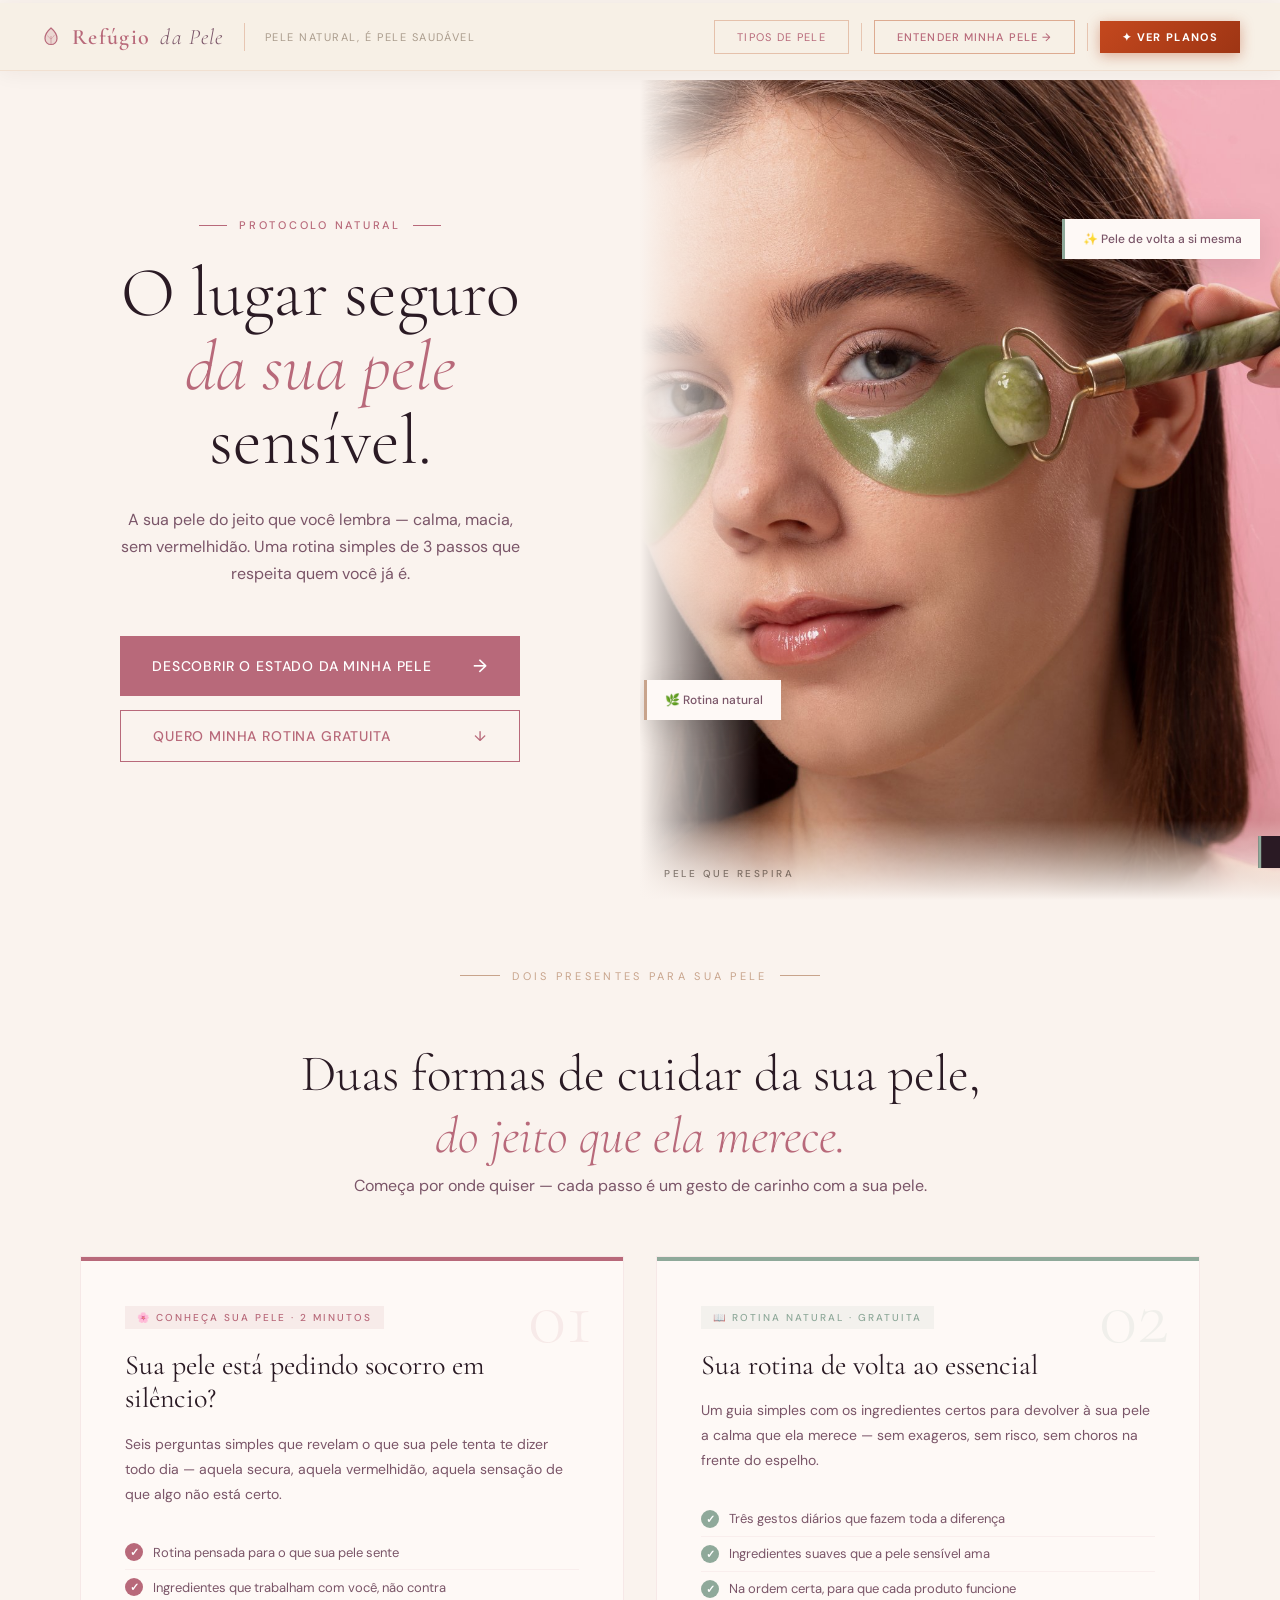
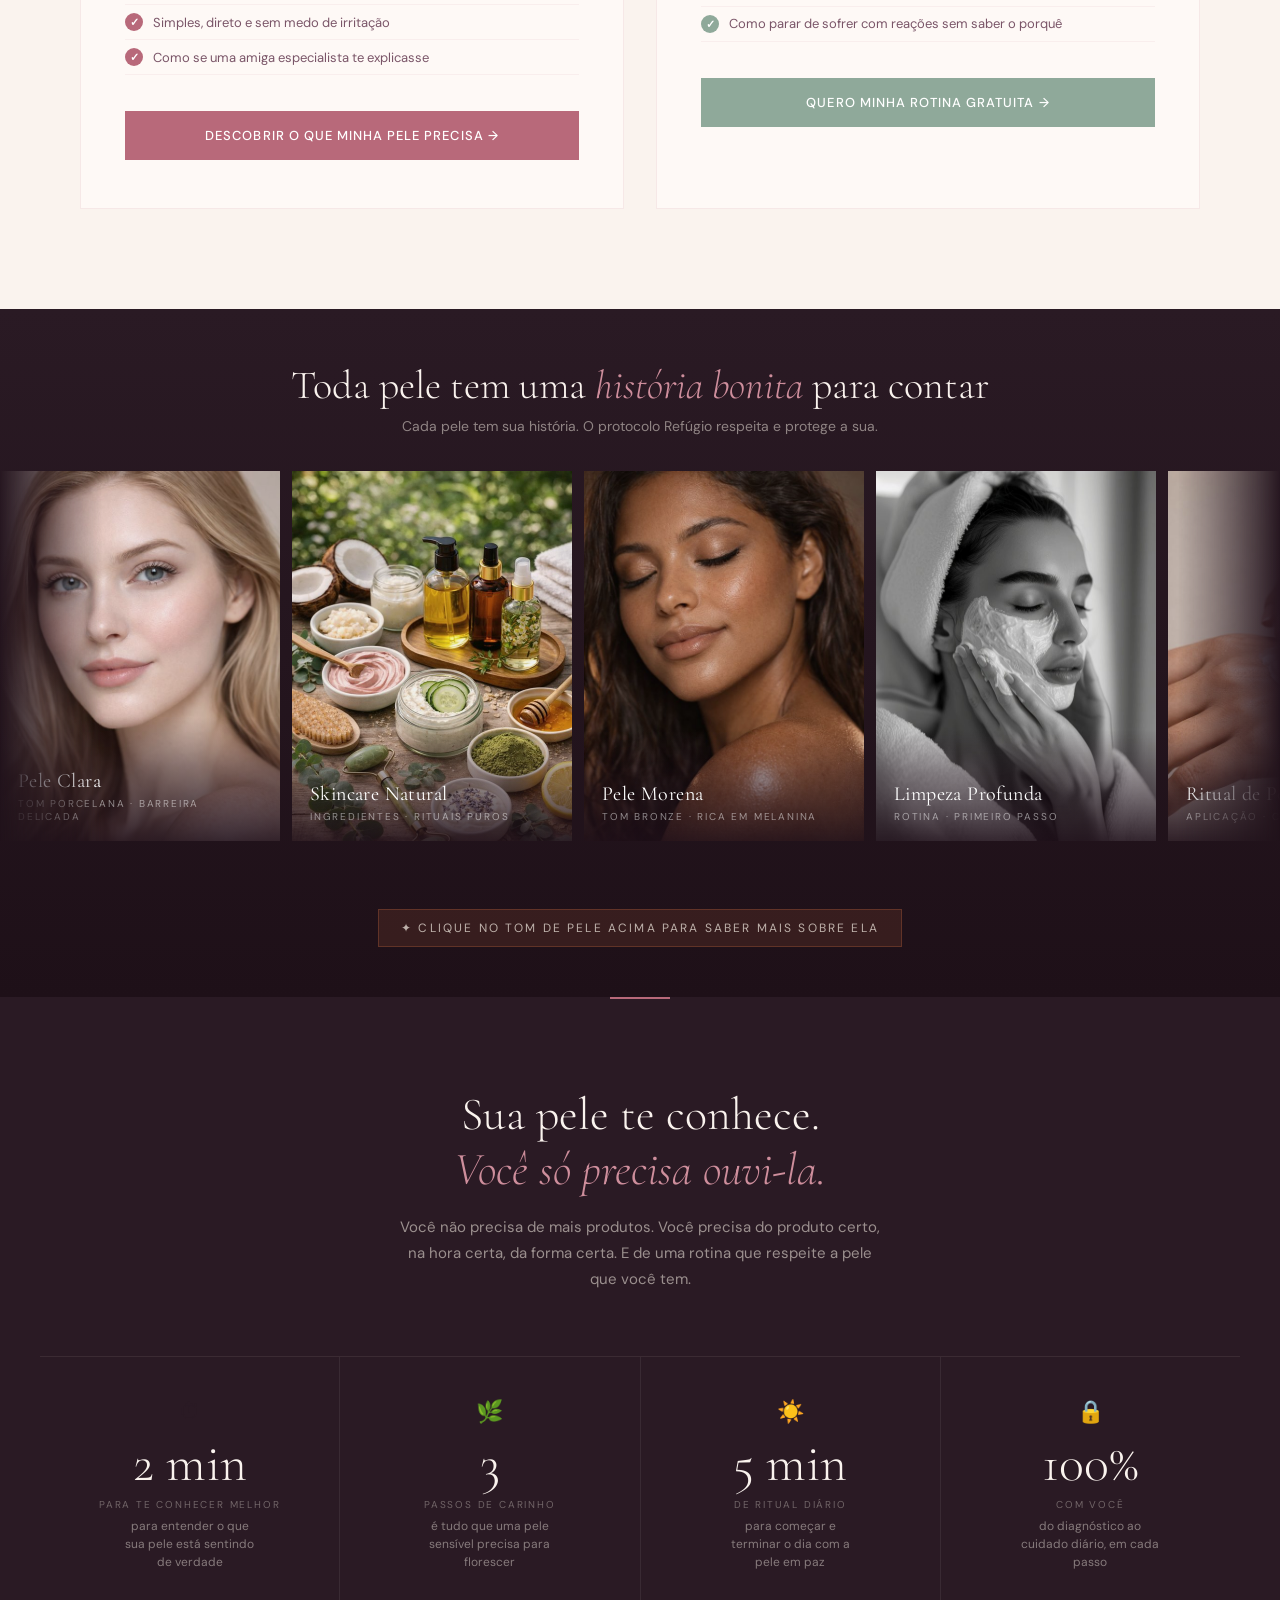
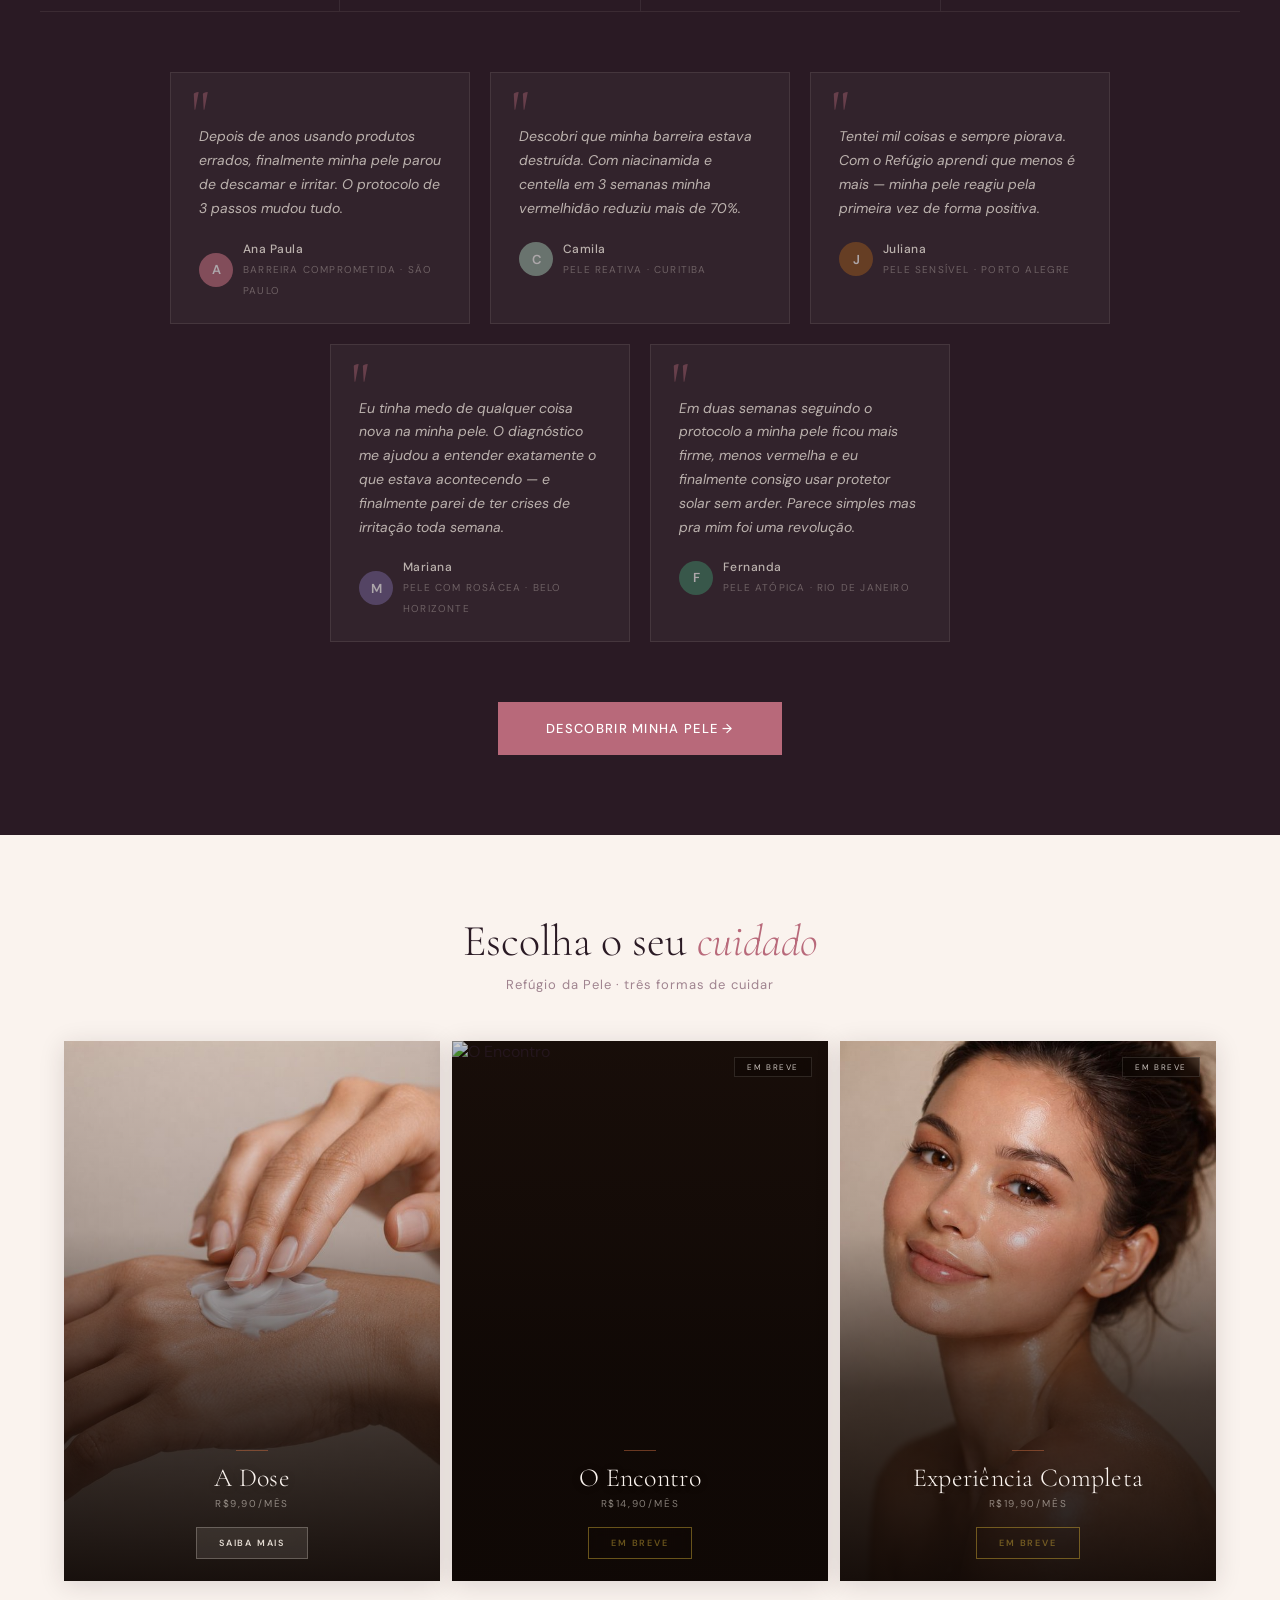
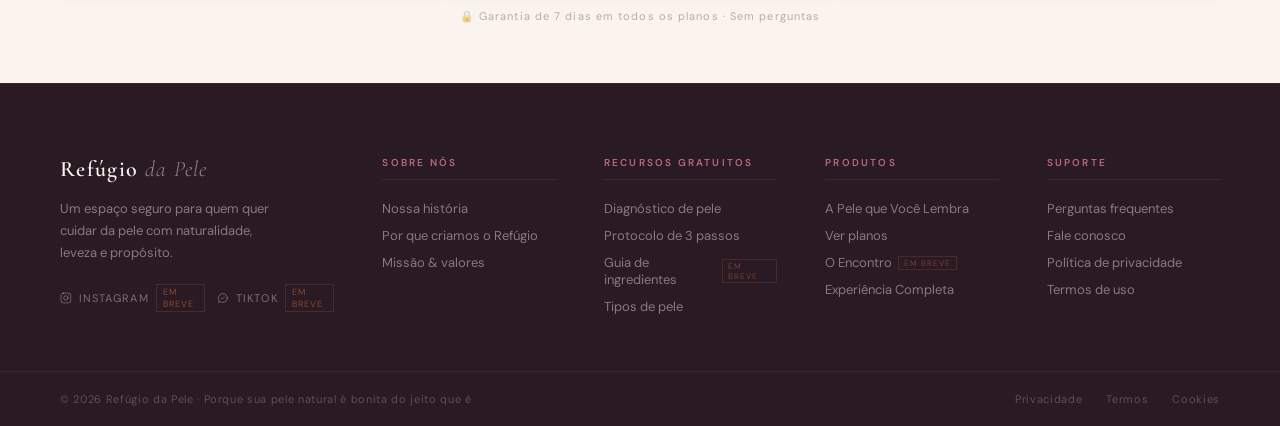
==== index.html @ ce01d7a1 "fix: fotos cards planos, overlay sem scrollbar, responsivo mobile" ====
<!DOCTYPE html>
<html lang="pt-BR">
<head>
<meta charset="UTF-8">
  <link rel="icon" type="image/x-icon" href="[data-uri]">
<meta name="viewport" content="width=device-width, initial-scale=1.0">
<title>Refúgio da Pele — O lugar seguro da sua pele sensível</title>
<link rel="icon" type="image/x-icon" href="assets/favicon.ico">
<link rel="icon" type="image/png" sizes="32x32" href="assets/favicon-32x32.png">
<link rel="icon" type="image/png" sizes="16x16" href="assets/favicon-16x16.png">
<link rel="apple-touch-icon" sizes="512x512" href="assets/favicon-512.png">

<!-- SEO -->
<meta name="description" content="Skincare íntimo feminino com carinho e naturalidade. PDFs semanais personalizados, dicas práticas e acompanhamento exclusivo. Assine por R$9,90/mês.">
<meta name="keywords" content="skincare íntimo feminino, cuidados com a pele, rotina natural, pele sensível, skincare brasil">
<meta name="author" content="Refúgio da Pele">
<meta name="robots" content="index, follow">
<link rel="canonical" href="https://refugiodapele.com.br">

<!-- Open Graph (Facebook, WhatsApp, Instagram) -->
<meta property="og:type" content="website">
<meta property="og:url" content="https://refugiodapele.com.br">
<meta property="og:title" content="Refúgio da Pele — O lugar seguro da sua pele sensível">
<meta property="og:description" content="Skincare íntimo feminino com carinho e naturalidade. PDFs semanais personalizados, dicas práticas e acompanhamento exclusivo. Assine por R$9,90/mês.">
<meta property="og:image" content="https://refugiodapele.com.br/assets/refugio-da-pele-perfil-facebook.png">
<meta property="og:image:width" content="1200">
<meta property="og:image:height" content="630">
<meta property="og:locale" content="pt_BR">
<meta property="og:site_name" content="Refúgio da Pele">

<!-- Twitter Card -->
<meta name="twitter:card" content="summary_large_image">
<meta name="twitter:title" content="Refúgio da Pele — O lugar seguro da sua pele sensível">
<meta name="twitter:description" content="Skincare íntimo feminino com carinho e naturalidade. PDFs semanais personalizados com dicas práticas. Assine por R$9,90/mês.">
<meta name="twitter:image" content="https://refugiodapele.com.br/assets/refugio-da-pele-perfil-facebook.png">

<link rel="preconnect" href="https://fonts.googleapis.com">
<link href="https://fonts.googleapis.com/css2?family=Cormorant+Garamond:ital,wght@0,300;0,400;0,600;1,300;1,400&family=DM+Sans:wght@300;400;500&family=Playfair+Display:wght@300;400&display=swap" rel="stylesheet">
<style>
  *, *::before, *::after { box-sizing: border-box; margin: 0; padding: 0; }

  :root {
    --cream: #FAF3EE;
    --cream-dark: #F0E5DC;
    --terracotta: #B8697A;
    --terracotta-light: #CE8E9C;
    --sage: #8FA99A;
    --sage-light: #BACABA;
    --deep: #2A1A24;
    --mid: #7A5568;
    --gold: #C8A48C;
    --white: #FEF9F6;
  }

  html { scroll-behavior: smooth; }

  body {
    font-family: 'DM Sans', sans-serif;
    background: var(--cream);
    color: var(--deep);
    overflow-x: hidden;
  }

  /* ─── NAV ─── */

  /* ─── SKIN INFO MODAL ─── */
  #skinModal {
    position: fixed; inset: 0; z-index: 500;
    display: flex; align-items: center; justify-content: center;
    opacity: 0; pointer-events: none;
    transition: opacity 0.3s ease;
    background: rgba(28,14,22,0.72);
    backdrop-filter: blur(6px);
    padding: 24px;
  }
  #skinModal.open { opacity: 1; pointer-events: all; }
  .skin-modal-inner {
    background: var(--cream);
    max-width: 800px; width: 100%;
    position: relative;
    display: flex; flex-direction: row;
    align-items: stretch;
    transform: translateY(24px) scale(0.97);
    transition: transform 0.35s cubic-bezier(.22,.68,0,1.2);
    max-height: 88vh;
    overflow: hidden;
  }
  #skinModal.open .skin-modal-inner {
    transform: translateY(0) scale(1);
  }
  .skin-modal-close {
    position: absolute; top: 14px; right: 16px;
    background: rgba(44,33,24,0.45); border: none; cursor: pointer;
    font-size: 13px; color: white; z-index: 20;
    width: 30px; height: 30px;
    display: flex; align-items: center; justify-content: center;
    border-radius: 50%;
    transition: background 0.2s;
    flex-shrink: 0;
  }
  .skin-modal-close:hover { background: rgba(196,104,62,0.85); }
  .skin-modal-img-col {
    width: 42%; min-width: 220px; flex-shrink: 0;
    position: relative; overflow: hidden;
    align-self: stretch;
  }
  .skin-modal-hero {
    position: absolute; inset: 0;
    width: 100%; height: 100%;
    object-fit: cover; object-position: center top;
    display: block;
  }
  .skin-modal-body {
    flex: 1;
    padding: 36px 32px 36px 30px;
    overflow-y: auto;
    display: flex; flex-direction: column;
  }
  /* Scrollbar styling */
  .skin-modal-body::-webkit-scrollbar { width: 4px; }
  .skin-modal-body::-webkit-scrollbar-track { background: transparent; }
  .skin-modal-body::-webkit-scrollbar-thumb { background: rgba(196,104,62,0.25); border-radius: 2px; }

  @media (max-width: 580px) {
    #skinModal { padding: 12px; }
    .skin-modal-inner { flex-direction: column; max-height: 92vh; overflow-y: auto; }
    .skin-modal-img-col { width: 100%; min-width: unset; height: 220px; position: relative; flex-shrink: 0; }
    .skin-modal-body { padding: 24px 20px 28px; overflow-y: unset; }
  }
  .skin-modal-tag {
    font-size: 10px; letter-spacing: 0.22em; text-transform: uppercase;
    color: var(--terracotta); font-family: 'DM Sans', sans-serif;
    font-weight: 500; margin-bottom: 10px; display: block;
  }
  .skin-modal-title {
    font-family: 'Cormorant Garamond', serif;
    font-size: clamp(22px, 3vw, 30px); font-weight: 400; color: var(--deep);
    line-height: 1.15; margin-bottom: 14px;
  }
  .skin-modal-desc {
    font-size: 14px; color: var(--mid); line-height: 1.8;
    margin-bottom: 22px; flex-shrink: 0;
  }
  .skin-modal-tips-title {
    font-size: 10px; letter-spacing: 0.2em; text-transform: uppercase;
    color: var(--terracotta); font-family: 'DM Sans', sans-serif;
    font-weight: 600; margin-bottom: 14px; display: block; flex-shrink: 0;
  }
  .skin-modal-tips {
    list-style: none; padding: 0; margin: 0 0 28px;
    display: flex; flex-direction: column; gap: 12px;
  }
  .skin-modal-tips li {
    display: flex; align-items: flex-start; gap: 10px;
    font-size: 13.5px; color: var(--mid); line-height: 1.65;
    padding-bottom: 12px;
    border-bottom: 1px solid rgba(196,104,62,0.08);
  }
  .skin-modal-tips li:last-child { border-bottom: none; padding-bottom: 0; }
  .skin-modal-tips li::before {
    content: '✦'; color: var(--terracotta); font-size: 8px;
    margin-top: 5px; flex-shrink: 0;
  }
  .skin-modal-cta {
    width: 100%; padding: 16px 24px;
    background: var(--terracotta); color: white;
    border: none; cursor: pointer;
    font-family: 'DM Sans', sans-serif;
    font-size: 11px; font-weight: 500;
    letter-spacing: 0.12em; text-transform: uppercase;
    transition: background 0.25s;
    margin-top: auto; flex-shrink: 0;
  }
  .skin-modal-cta:hover { background: var(--deep); }

  /* ─── SCROLL PROGRESS BAR ─── */
  #scrollProgress {
    position: fixed; top: 0; left: 0; z-index: 200;
    height: 3px; width: 0%;
    background: linear-gradient(90deg, var(--terracotta), var(--gold));
    transition: width 0.1s linear;
    pointer-events: none;
  }

  /* ─── NAV ─── */
  nav {
    position: fixed; top: 3px; left: 0; right: 0; z-index: 100;
    padding: 0 40px;
    height: 68px;
    display: flex; align-items: center; justify-content: space-between;
    background: rgb(247,240,230);
    backdrop-filter: blur(16px);
    border-bottom: 1px solid rgba(196,104,62,0.12);
    box-shadow: 0 2px 20px rgba(44,33,24,0.06);
    transition: background 0.4s ease, transform 0.35s ease, box-shadow 0.4s ease;
  }
  nav.nav-hidden { transform: translateY(-100%); }
  nav.nav-dark {
    background: rgba(28,18,10,0.92);
    border-bottom-color: rgba(196,104,62,0.2);
    box-shadow: 0 2px 20px rgba(0,0,0,0.3);
  }
  nav.nav-dark .logo { color: var(--cream); }
  nav.nav-dark .logo span { color: rgba(247,240,230,0.5); }
  nav.nav-dark .nav-divider { background: rgba(196,104,62,0.4); }
  nav.nav-dark .nav-tagline { color: rgba(247,240,230,0.4); }
  nav.nav-dark .nav-cta { opacity: 1; pointer-events: all; }

  .nav-left {
    display: flex; align-items: center; gap: 20px;
  }
  .logo {
    font-family: 'Cormorant Garamond', serif;
    font-size: 22px; font-weight: 600; letter-spacing: 0.06em;
    color: var(--terracotta);
    display: flex; align-items: center; gap: 10px;
    transition: color 0.4s;
  }
  .logo span { font-style: italic; font-weight: 300; color: var(--mid); transition: color 0.4s; }
  .logo-icon { flex-shrink: 0; }
  .nav-divider {
    width: 1px; height: 28px;
    background: rgba(196,104,62,0.3);
    transition: background 0.4s;
  }
  .nav-tagline {
    font-size: 11px; letter-spacing: 0.14em; text-transform: uppercase;
    color: rgba(107,87,68,0.55); font-family: 'DM Sans', sans-serif;
    transition: color 0.4s;
  }
  .nav-cta {
    opacity: 1; pointer-events: all;
    padding: 9px 22px;
    background: transparent;
    color: var(--terracotta);
    border: 1.5px solid rgba(196,104,62,0.5); cursor: pointer;
    font-family: 'DM Sans', sans-serif;
    font-size: 11px; font-weight: 500;
    letter-spacing: 0.1em; text-transform: uppercase;
    transition: background 0.2s, color 0.2s;
    white-space: nowrap;
    display: inline-flex; align-items: center; gap: 8px;
  }
  .nav-cta:hover { background: var(--sage); color: white; border-color: var(--sage); }
  nav.nav-dark .nav-cta { color: rgba(247,240,230,0.75); border-color: rgba(247,240,230,0.25); }
  nav.nav-dark .nav-cta:hover { background: var(--sage); color: white; border-color: var(--sage); }
  .nav-link {
    font-family: 'DM Sans', sans-serif;
    font-size: 11px; letter-spacing: 0.12em; text-transform: uppercase;
    color: var(--terracotta); text-decoration: none;
    padding: 9px 22px;
    border: 1.5px solid rgba(196,104,62,0.35);
    transition: background 0.2s, color 0.2s, border-color 0.2s;
    display: inline-flex; align-items: center;
    white-space: nowrap;
  }
  .nav-link:hover { background: var(--sage); color: white; border-color: var(--sage); }
  nav.nav-dark .nav-link { color: rgba(247,240,230,0.65); border-color: rgba(247,240,230,0.2); }
  nav.nav-dark .nav-link:hover { background: var(--sage); color: white; border-color: var(--sage); }
  .nav-cta-acquire {
    padding: 9px 22px;
    background: #B5401A;
    background: linear-gradient(135deg, #C4481E 0%, #9E3514 100%);
    color: white;
    border: none; cursor: pointer;
    font-family: 'DM Sans', sans-serif;
    font-size: 11px; font-weight: 700;
    letter-spacing: 0.12em; text-transform: uppercase;
    transition: filter 0.2s, transform 0.2s, box-shadow 0.2s;
    white-space: nowrap;
    text-decoration: none; display: inline-flex; align-items: center; gap: 6px;
    box-shadow: 0 3px 14px rgba(180,64,26,0.4);
  }
  .nav-cta-acquire:hover { background: linear-gradient(135deg, #E8571E 0%, #C43A10 100%); color: white; filter: none; transform: translateY(-1px); box-shadow: 0 4px 24px rgba(220,80,30,0.31), 0 0 40px rgba(220,80,30,0.12); }
  nav.nav-dark .nav-cta-acquire { box-shadow: 0 3px 14px rgba(196,104,62,0.2); }

  /* ─── HAMBURGER (mobile only) ─── */
  .hamburger {
    display: none;
    flex-direction: column; justify-content: center; align-items: center;
    gap: 5px; width: 38px; height: 38px; cursor: pointer;
    background: none; border: 1.5px solid rgba(196,104,62,0.35);
    padding: 0; transition: border-color 0.2s;
    flex-shrink: 0;
  }
  .hamburger:hover { border-color: var(--terracotta); }
  .hamburger span {
    display: block; width: 18px; height: 1.5px;
    background: var(--terracotta);
    transition: transform 0.3s ease, opacity 0.3s ease, width 0.3s ease;
    transform-origin: center;
  }
  .hamburger.open span:nth-child(1) { transform: translateY(6.5px) rotate(45deg); }
  .hamburger.open span:nth-child(2) { opacity: 0; width: 0; }
  .hamburger.open span:nth-child(3) { transform: translateY(-6.5px) rotate(-45deg); }
  nav.nav-dark .hamburger { border-color: rgba(247,240,230,0.25); }
  nav.nav-dark .hamburger span { background: rgba(247,240,230,0.8); }

  /* ─── MOBILE MENU OVERLAY ─── */
  .mobile-menu {
    display: none;
    position: fixed; top: 71px; left: 0; right: 0; z-index: 99;
    background: rgb(247,240,230);
    border-bottom: 1px solid rgba(196,104,62,0.15);
    box-shadow: 0 8px 32px rgba(44,33,24,0.1);
    padding: 20px 24px 28px;
    flex-direction: column; gap: 0;
    transform: translateY(-8px); opacity: 0;
    transition: transform 0.3s ease, opacity 0.3s ease;
    pointer-events: none;
  }
  .mobile-menu.open {
    display: flex;
    transform: translateY(0); opacity: 1;
    pointer-events: all;
  }
  .mobile-menu-item {
    padding: 14px 0;
    border-bottom: 1px solid rgba(196,104,62,0.1);
    font-family: 'DM Sans', sans-serif;
    font-size: 12px; letter-spacing: 0.14em; text-transform: uppercase;
    color: var(--terracotta); text-decoration: none; cursor: pointer;
    background: none; border-left: none; border-right: none; border-top: none;
    display: flex; align-items: center; justify-content: space-between;
    width: 100%; text-align: left;
    transition: color 0.2s;
  }
  .mobile-menu-item:last-child { border-bottom: none; }
  .mobile-menu-item:hover { color: var(--sage); }
  .mobile-menu-item.primary {
    margin-top: 16px; padding: 14px 20px;
    background: var(--terracotta); color: white;
    border: none; justify-content: center; letter-spacing: 0.1em;
  }
  .mobile-menu-item.primary:hover { background: var(--deep); }
  .mobile-menu-tagline {
    font-size: 10px; color: rgba(107,87,68,0.45);
    letter-spacing: 0.12em; text-transform: uppercase;
    font-family: 'DM Sans', sans-serif;
    padding: 0 0 14px; border-bottom: 1px solid rgba(196,104,62,0.1);
    margin-bottom: 4px;
  }

  @media (max-width: 768px) {
    .nav-desktop-items { display: none !important; }
    .hamburger { display: flex; }
    .nav-tagline { display: none; }
    .nav-divider:not(.logo-divider) { display: none; }
    nav { padding: 0 20px; }
  }

  /* ─── HERO ─── */
  .hero {
    min-height: 100vh;
    display: grid; grid-template-columns: 1fr 1fr;
    position: relative; overflow: hidden;
    padding-top: 80px;
  }
  .hero-left {
    display: flex; flex-direction: column; justify-content: center;
    align-items: center; text-align: center;
    padding: 80px 48px 80px 48px;
    position: relative; z-index: 2;
  }
  .eyebrow {
    font-size: 11px; letter-spacing: 0.25em; text-transform: uppercase;
    color: var(--terracotta); font-weight: 500;
    margin-bottom: 24px;
    display: flex; align-items: center; gap: 12px;
    justify-content: center;
  }
  .eyebrow::before, .eyebrow::after {
    content: ''; display: block; width: 28px; height: 1px;
    background: var(--terracotta);
  }
  .hero h1 {
    font-family: 'Cormorant Garamond', serif;
    font-size: clamp(48px, 5.5vw, 80px);
    line-height: 1.05; font-weight: 300;
    color: var(--deep);
    margin-bottom: 28px;
  }
  .hero h1 em {
    font-style: italic; color: var(--terracotta);
    display: block;
  }
  .hero-desc {
    font-size: 16px; line-height: 1.7; color: var(--mid);
    max-width: 400px; margin-bottom: 48px;
    text-align: center;
  }
  .hero-ctas {
    display: flex; flex-direction: column; gap: 14px;
    width: 100%; max-width: 400px;
    align-items: center;
  }
  .btn-primary {
    background: var(--terracotta);
    color: white; border: none; cursor: pointer;
    padding: 18px 32px; font-family: 'DM Sans', sans-serif;
    font-size: 14px; font-weight: 500; letter-spacing: 0.06em;
    text-transform: uppercase; width: 100%;
    display: flex; align-items: center; justify-content: space-between;
    transition: all 0.3s ease; text-decoration: none;
  }
  .btn-primary:hover { background: var(--deep); transform: translateX(4px); }
  .btn-primary .arrow { font-size: 18px; }
  .btn-secondary {
    background: transparent;
    color: var(--terracotta); border: 1.5px solid var(--terracotta); cursor: pointer;
    padding: 16px 32px; font-family: 'DM Sans', sans-serif;
    font-size: 14px; font-weight: 500; letter-spacing: 0.06em;
    text-transform: uppercase; width: 100%;
    display: flex; align-items: center; justify-content: space-between;
    transition: all 0.3s ease; text-decoration: none;
  }
  .btn-secondary:hover { background: var(--terracotta); color: white; }

  .hero-right {
    position: relative; overflow: hidden;
    display: flex; align-items: stretch;
  }

  .hero-photo-wrap {
    position: relative; width: 100%; height: 100%;
    overflow: hidden;
  }
  .hero-main-photo {
    width: 100%; height: 100%;
    object-fit: cover; object-position: center top;
    display: block;
    filter: saturate(0.92) brightness(0.97);
    transition: transform 0.6s ease;
  }
  .hero-right:hover .hero-main-photo {
    transform: scale(1.03);
  }
  /* Soft gradient fade on left edge to blend with content */
  .hero-photo-wrap::before {
    content: '';
    position: absolute; top: 0; left: 0; bottom: 0; width: 120px;
    background: linear-gradient(to right, var(--cream), transparent);
    z-index: 1; pointer-events: none;
  }
  /* Bottom fade */
  .hero-photo-wrap::after {
    content: '';
    position: absolute; bottom: 0; left: 0; right: 0; height: 80px;
    background: linear-gradient(to top, var(--cream), transparent);
    z-index: 1; pointer-events: none;
  }
  .hero-photo-label {
    position: absolute; bottom: 20px; left: 24px; z-index: 2;
    font-size: 10px; letter-spacing: 0.25em; text-transform: uppercase;
    color: rgba(44,33,24,0.55); font-weight: 500;
    font-family: 'DM Sans', sans-serif;
  }

  .floating-tags { display: none; }

  /* Floating badges over hero grid */
  .photo-badge {
    position: absolute; z-index: 10;
    background: var(--white);
    padding: 12px 18px;
    font-size: 12px; font-weight: 500;
    color: var(--mid);
    border-left: 3px solid var(--terracotta);
    box-shadow: 0 8px 32px rgba(0,0,0,0.12);
    white-space: nowrap;
    animation: float 6s ease-in-out infinite;
    pointer-events: none;
    font-family: 'DM Sans', sans-serif;
  }
  .photo-badge.sage { border-left-color: var(--sage); animation-delay: -3s; }
  .photo-badge.gold { border-left-color: var(--gold); animation-delay: -1.5s; }

  .photo-label {
    position: absolute; bottom: 0; left: 0; right: 0;
    padding: 20px 16px 16px;
    background: linear-gradient(to top, rgba(42,26,36,0.65) 0%, transparent 100%);
    color: white;
    font-size: 11px; letter-spacing: 0.2em; text-transform: uppercase;
    font-weight: 500;
    font-family: 'DM Sans', sans-serif;
  }

  @keyframes float {
    0%, 100% { transform: translateY(0); }
    50% { transform: translateY(-12px); }
  }
  @keyframes pulse-ring {
    0%, 100% { transform: scale(1); opacity: 1; }
    50% { transform: scale(1.04); opacity: 0.6; }
  }

  /* ─── SECTION DIVIDER ─── */
  .section-label {
    text-align: center; padding: 60px 20px 20px;
  }
  .section-label .tag-line {
    font-size: 11px; letter-spacing: 0.3em; text-transform: uppercase;
    color: var(--champagne, var(--gold)); display: inline-flex; align-items: center; gap: 12px;
  }
  .section-label .tag-line::before,
  .section-label .tag-line::after {
    content: ''; display: block; width: 40px; height: 1px; background: var(--gold);
  }

  /* ─── ISCAS SECTION ─── */
  .iscas {
    padding: 40px 40px 100px;
    max-width: 1200px; margin: 0 auto;
  }
  .iscas-title {
    font-family: 'Cormorant Garamond', serif;
    font-size: clamp(32px, 4vw, 52px);
    font-weight: 300; text-align: center;
    color: var(--deep); margin-bottom: 8px;
  }
  .iscas-title em { font-style: italic; color: var(--terracotta); }
  .iscas-subtitle {
    text-align: center; color: var(--mid);
    font-size: 16px; margin-bottom: 60px;
  }

  .iscas-grid {
    display: grid; grid-template-columns: 1fr 1fr; gap: 32px;
  }

  .isca-card {
    background: var(--white);
    position: relative; overflow: hidden;
    padding: 48px 44px;
    border: 1px solid rgba(184,105,122,0.12);
    transition: transform 0.3s ease, box-shadow 0.3s ease;
  }
  .isca-card:hover {
    transform: translateY(-4px);
    box-shadow: 0 20px 60px rgba(184,105,122,0.12);
  }
  .isca-card::before {
    content: '';
    position: absolute; top: 0; left: 0; right: 0; height: 4px;
  }
  .isca-card.quiz::before { background: var(--terracotta); }
  .isca-card.pdf::before { background: var(--sage); }

  .isca-number {
    font-family: 'Cormorant Garamond', serif;
    font-size: 80px; font-weight: 300;
    color: rgba(184,105,122,0.1);
    position: absolute; top: 20px; right: 30px;
    line-height: 1;
    user-select: none;
  }
  .isca-card.pdf .isca-number { color: rgba(143,169,154,0.12); }

  .isca-badge {
    display: inline-block;
    font-size: 10px; letter-spacing: 0.2em; text-transform: uppercase;
    font-weight: 500; padding: 5px 12px;
    margin-bottom: 20px;
  }
  .isca-card.quiz .isca-badge {
    background: rgba(184,105,122,0.1); color: var(--terracotta);
  }
  .isca-card.pdf .isca-badge {
    background: rgba(143,169,154,0.1); color: var(--sage);
  }

  .isca-card h3 {
    font-family: 'Cormorant Garamond', serif;
    font-size: 28px; font-weight: 400; line-height: 1.2;
    color: var(--deep); margin-bottom: 16px;
  }
  .isca-card p {
    font-size: 14px; line-height: 1.8; color: var(--mid);
    margin-bottom: 28px;
  }
  .isca-features {
    list-style: none; margin-bottom: 36px;
  }
  .isca-features li {
    font-size: 13px; color: var(--mid);
    padding: 8px 0; border-bottom: 1px solid rgba(184,105,122,0.08);
    display: flex; align-items: center; gap: 10px;
  }
  .isca-features li::before {
    content: '✓'; font-size: 11px; font-weight: 700;
    width: 18px; height: 18px; border-radius: 50%;
    display: flex; align-items: center; justify-content: center;
    flex-shrink: 0;
  }
  .isca-card.quiz .isca-features li::before {
    background: var(--terracotta); color: white;
  }
  .isca-card.pdf .isca-features li::before {
    background: var(--sage); color: white;
  }

  .isca-card .btn-isca {
    width: 100%; padding: 16px;
    font-family: 'DM Sans', sans-serif;
    font-size: 13px; font-weight: 500; letter-spacing: 0.08em;
    text-transform: uppercase; border: none; cursor: pointer;
    transition: all 0.3s ease;
  }
  .isca-card.quiz .btn-isca {
    background: var(--terracotta); color: white;
  }
  .isca-card.quiz .btn-isca:hover { background: var(--deep); }
  .isca-card.pdf .btn-isca {
    background: var(--sage); color: white;
  }
  .isca-card.pdf .btn-isca:hover { background: #5a8a88; }

  /* ─── QUIZ MODAL ─── */
  .modal-overlay {
    position: fixed; inset: 0; z-index: 1000;
    background: rgba(42,26,36,0.7);
    backdrop-filter: blur(6px);
    display: none; align-items: center; justify-content: center;
    padding: 20px;
  }
  .modal-overlay.active { display: flex; }

  .modal {
    background: var(--white);
    width: 100%; max-width: 600px;
    max-height: 90vh; overflow-y: auto;
    position: relative;
    animation: modal-in 0.4s cubic-bezier(0.16,1,0.3,1);
  }
  @keyframes modal-in {
    from { transform: translateY(30px); opacity: 0; }
    to { transform: translateY(0); opacity: 1; }
  }

  .modal-close {
    position: absolute; top: 20px; right: 20px;
    background: none; border: none; cursor: pointer;
    font-size: 20px; color: var(--mid);
    width: 36px; height: 36px; display: flex;
    align-items: center; justify-content: center;
    transition: color 0.2s;
  }
  .modal-close:hover { color: var(--terracotta); }

  .modal-header {
    padding: 48px 44px 28px;
    border-bottom: 1px solid var(--cream-dark);
  }
  .modal-header .badge {
    font-size: 10px; letter-spacing: 0.25em; text-transform: uppercase;
    color: var(--terracotta); font-weight: 500;
    display: flex; align-items: center; gap: 8px; margin-bottom: 16px;
  }
  .modal-header .badge::before,
  .modal-header .badge::after {
    content: ''; display: block; width: 20px; height: 1px; background: currentColor; flex-shrink: 0;
  }
  .modal-header h2 {
    font-family: 'Cormorant Garamond', serif;
    font-size: 30px; font-weight: 400; line-height: 1.2;
    color: var(--deep);
  }

  .progress-bar-wrap {
    padding: 20px 44px 0;
    display: flex; align-items: center; gap: 12px;
  }
  .progress-track {
    flex: 1; height: 3px; background: var(--cream-dark); border-radius: 2px;
  }
  .progress-fill {
    height: 100%; background: var(--terracotta);
    border-radius: 2px; transition: width 0.5s ease;
  }
  .progress-text {
    font-size: 12px; color: var(--mid); white-space: nowrap;
  }

  .modal-body { padding: 32px 44px 44px; }

  .quiz-step { display: none; }
  .quiz-step.active { display: block; }

  .quiz-q {
    font-family: 'Cormorant Garamond', serif;
    font-size: 22px; font-weight: 400;
    color: var(--deep); margin-bottom: 24px; line-height: 1.4;
  }
  .quiz-options {
    display: flex; flex-direction: column; gap: 10px;
    margin-bottom: 32px;
  }
  .quiz-opt {
    padding: 14px 18px;
    border: 1.5px solid var(--cream-dark);
    cursor: pointer; background: white;
    font-family: 'DM Sans', sans-serif;
    font-size: 14px; color: var(--mid);
    text-align: left; transition: all 0.2s ease;
  }
  .quiz-opt:hover { border-color: var(--terracotta); color: var(--terracotta); }
  .quiz-opt.selected {
    border-color: var(--terracotta);
    background: rgba(184,105,122,0.05);
    color: var(--terracotta); font-weight: 500;
  }
  .quiz-nav {
    display: flex; justify-content: flex-end; gap: 12px;
  }
  .btn-next, .btn-back {
    padding: 12px 28px; border: none; cursor: pointer;
    font-family: 'DM Sans', sans-serif;
    font-size: 13px; font-weight: 500; letter-spacing: 0.06em;
    text-transform: uppercase; transition: all 0.2s;
  }
  .btn-next { background: var(--terracotta); color: white; }
  .btn-next:hover { background: var(--deep); }
  .btn-back { background: transparent; color: var(--mid); border: 1px solid var(--cream-dark); }
  .btn-back:hover { border-color: var(--mid); }

  /* Email capture inside quiz */
  .email-step { display: none; flex-direction: column; gap: 16px; }
  .email-step.active { display: flex; }
  .email-step p {
    font-size: 14px; color: var(--mid); line-height: 1.7;
  }
  .field-group { display: flex; flex-direction: column; gap: 6px; }
  .field-group label {
    font-size: 11px; letter-spacing: 0.15em; text-transform: uppercase;
    color: var(--mid); font-weight: 500;
  }
  .field-group input {
    padding: 14px 16px;
    border: 1.5px solid var(--cream-dark);
    background: white; font-family: 'DM Sans', sans-serif;
    font-size: 14px; color: var(--deep);
    outline: none; transition: border-color 0.2s;
  }
  .field-group input:focus { border-color: var(--terracotta); }
  .field-group select {
    padding: 14px 16px;
    border: 1.5px solid var(--cream-dark);
    background: white; font-family: 'DM Sans', sans-serif;
    font-size: 14px; color: var(--deep);
    outline: none; transition: border-color 0.2s;
    appearance: none; cursor: pointer;
    background-image: url("data:image/svg+xml,%3Csvg xmlns='http://www.w3.org/2000/svg' width='12' height='8' viewBox='0 0 12 8'%3E%3Cpath d='M1 1l5 5 5-5' stroke='%236b5744' stroke-width='1.5' fill='none'/%3E%3C/svg%3E");
    background-repeat: no-repeat; background-position: right 16px center;
    padding-right: 40px;
  }
  .field-group select:focus { border-color: var(--terracotta); }
  .field-hint { font-size: 11px; color: rgba(107,87,68,0.5); margin-top: -2px; }
  .privacy-note {
    font-size: 11px; color: #aaa; text-align: center;
    display: flex; align-items: center; justify-content: center; gap: 6px;
  }

  /* Quiz Result */
  .result-step { display: none; }
  .result-step.active { display: block; }
  .result-card {
    padding: 28px; margin-bottom: 24px;
    border-left: 4px solid;
  }
  .result-card.ferrada { border-color: var(--terracotta); background: rgba(184,105,122,0.05); }
  .result-card.atencao { border-color: var(--gold); background: rgba(200,164,140,0.05); }
  .result-card.saudavel { border-color: var(--sage); background: rgba(143,169,154,0.05); }

  .result-badge {
    font-size: 11px; letter-spacing: 0.2em; text-transform: uppercase;
    font-weight: 500; margin-bottom: 8px;
  }
  .result-card.ferrada .result-badge { color: var(--terracotta); }
  .result-card.atencao .result-badge { color: var(--gold); }
  .result-card.saudavel .result-badge { color: var(--sage); }

  .result-card h3 {
    font-family: 'Cormorant Garamond', serif;
    font-size: 26px; font-weight: 400; color: var(--deep); margin-bottom: 12px;
  }
  .result-card p { font-size: 14px; color: var(--mid); line-height: 1.7; }

  .recommendations {
    margin-bottom: 28px;
  }
  .recommendations h4 {
    font-size: 12px; letter-spacing: 0.2em; text-transform: uppercase;
    color: var(--mid); font-weight: 500; margin-bottom: 14px;
  }
  .rec-item {
    display: flex; gap: 14px; align-items: flex-start;
    padding: 12px 0; border-bottom: 1px solid var(--cream-dark);
  }
  .rec-icon {
    width: 32px; height: 32px;
    background: var(--terracotta); color: white;
    display: flex; align-items: center; justify-content: center;
    font-size: 14px; flex-shrink: 0;
  }
  .rec-text { font-size: 13px; color: var(--mid); line-height: 1.6; }
  .rec-text strong { color: var(--deep); font-weight: 500; }

  /* ─── PDF MODAL ─── */
  .pdf-modal-body {
    padding: 44px;
  }
  .skin-type-tabs {
    display: flex; gap: 8px; margin-bottom: 28px;
  }
  .skin-tab {
    flex: 1; padding: 10px 8px;
    border: 1.5px solid var(--cream-dark);
    background: white; cursor: pointer;
    font-family: 'DM Sans', sans-serif;
    font-size: 12px; font-weight: 500;
    color: var(--mid); text-align: center;
    transition: all 0.2s; letter-spacing: 0.04em;
  }
  .skin-tab.active {
    border-color: var(--sage); background: rgba(143,169,154,0.08);
    color: var(--sage);
  }
  .budget-levels {
    display: flex; flex-direction: column; gap: 12px;
    margin-bottom: 28px;
  }
  .budget-item {
    padding: 16px 20px;
    border: 1px solid var(--cream-dark);
    background: white;
  }
  .budget-label {
    display: flex; align-items: center; gap: 10px;
    margin-bottom: 6px;
  }
  .budget-tag {
    font-size: 10px; letter-spacing: 0.15em; text-transform: uppercase;
    font-weight: 500; padding: 3px 8px;
  }
  .budget-tag.basic { background: rgba(143,169,154,0.1); color: var(--sage); }
  .budget-tag.mid { background: rgba(196,168,130,0.15); color: #987840; }
  .budget-tag.premium { background: rgba(184,105,122,0.1); color: var(--terracotta); }
  .budget-range { font-size: 12px; color: var(--mid); }
  .budget-desc { font-size: 12px; color: var(--mid); line-height: 1.6; }

  /* ─── VISUAL STRIP ─── */
  .visual-strip {
    display: flex; gap: 4px;
    height: 260px; overflow: hidden;
  }
  .strip-photo {
    flex: 1; position: relative;
    cursor: pointer;
    transition: flex 0.5s ease, filter 0.4s ease;
    filter: saturate(0.8) brightness(0.92);
  }
  .strip-photo:hover {
    flex: 1.6;
    filter: saturate(1.15) brightness(1.02);
  }
  .strip-photo::after {
    content: '';
    position: absolute; inset: 0;
    background: linear-gradient(to bottom, transparent 40%, rgba(42,26,36,0.35) 100%);
    pointer-events: none;
  }

  /* ─── TRUST SECTION ─── */
  .trust-section {
    background: var(--deep);
    padding: 90px 40px 0;
    text-align: center;
    position: relative;
  }
  .trust-section::before {
    content: '';
    position: absolute; top: 0; left: 50%; transform: translateX(-50%);
    width: 60px; height: 2px;
    background: var(--terracotta);
  }
  .trust-section h2 {
    font-family: 'Cormorant Garamond', serif;
    font-size: clamp(28px, 4vw, 46px);
    font-weight: 300; color: var(--cream);
    margin-bottom: 16px; line-height: 1.2;
  }
  .trust-section h2 em { font-style: italic; color: var(--terracotta-light); }
  .trust-intro {
    color: rgba(247,240,230,0.55); font-size: 15px;
    max-width: 480px; margin: 0 auto 64px; line-height: 1.75;
  }
  .trust-stats {
    display: flex; justify-content: center; gap: 0;
    flex-wrap: wrap;
    border-top: 1px solid rgba(247,240,230,0.08);
  }
  .stat {
    text-align: center;
    padding: 40px 48px;
    border-right: 1px solid rgba(247,240,230,0.08);
    flex: 1; min-width: 180px;
    position: relative;
  }
  .stat:last-child { border-right: none; }
  .stat-icon { font-size: 22px; display: block; margin-bottom: 12px; }
  .stat-num {
    font-family: 'Cormorant Garamond', serif;
    font-size: 52px; font-weight: 300; color: var(--cream);
    display: block; line-height: 1;
  }
  .stat-label {
    font-size: 10px; letter-spacing: 0.18em; text-transform: uppercase;
    color: rgba(247,240,230,0.35); margin-top: 8px; display: block;
  }
  .stat-desc {
    font-size: 12px; color: rgba(247,240,230,0.45);
    margin-top: 6px; display: block; line-height: 1.5;
    max-width: 140px; margin-left: auto; margin-right: auto;
  }

  /* Depoimentos */
  .testimonials {
    display: flex; gap: 20px; justify-content: center;
    flex-wrap: wrap;
    padding: 60px 40px;
    border-top: 1px solid rgba(247,240,230,0.08);
  }
  .testimonial-card {
    background: rgba(247,240,230,0.04);
    border: 1px solid rgba(247,240,230,0.09);
    padding: 28px 28px 24px;
    max-width: 300px; text-align: left;
    position: relative;
    transition: border-color 0.3s, transform 0.3s;
  }
  .testimonial-card:hover {
    border-color: rgba(196,104,62,0.35);
    transform: translateY(-4px);
  }
  .testimonial-card::before {
    content: '"';
    font-family: 'Cormorant Garamond', serif;
    font-size: 64px; line-height: 1;
    color: var(--terracotta); opacity: 0.4;
    position: absolute; top: 8px; left: 20px;
  }
  .testimonial-text {
    font-size: 14px; color: rgba(247,240,230,0.7);
    line-height: 1.7; margin-bottom: 20px;
    padding-top: 24px;
    font-style: italic;
  }
  .testimonial-author {
    display: flex; align-items: center; gap: 10px;
  }
  .testimonial-avatar {
    width: 34px; height: 34px; border-radius: 50%;
    background: var(--terracotta); opacity: 0.6;
    display: flex; align-items: center; justify-content: center;
    font-size: 13px; color: white; font-weight: 600;
    flex-shrink: 0;
  }
  .testimonial-name {
    font-size: 12px; font-weight: 500; color: rgba(247,240,230,0.7);
    display: block; letter-spacing: 0.04em;
  }
  .testimonial-skin {
    font-size: 10px; color: rgba(247,240,230,0.3);
    text-transform: uppercase; letter-spacing: 0.12em;
  }
  .trust-cta-wrap {
    padding: 0 40px 80px;
    display: flex; justify-content: center;
  }
  .trust-cta-btn {
    padding: 18px 48px;
    background: var(--terracotta);
    color: white; border: none; cursor: pointer;
    font-family: 'DM Sans', sans-serif;
    font-size: 13px; font-weight: 500;
    letter-spacing: 0.1em; text-transform: uppercase;
    transition: background 0.25s, transform 0.2s;
  }
  .trust-cta-btn:hover {
    background: var(--terracotta-light);
    transform: translateY(-2px);
  }

  /* ─── FOOTER ─── */
  footer {
    background: var(--deep);
    border-top: 1px solid rgba(196,104,62,0.15);
    color: rgba(247,240,230,0.6);
    font-family: 'DM Sans', sans-serif;
  }
  .footer-top {
    display: grid;
    grid-template-columns: 1.4fr 1fr 1fr 1fr 1fr;
    gap: 48px;
    padding: 72px 60px 56px;
    border-bottom: 1px solid rgba(247,240,230,0.06);
  }
  .footer-brand { display: flex; flex-direction: column; gap: 16px; }
  .footer-logo {
    font-family: 'Cormorant Garamond', serif;
    font-size: 22px; font-weight: 600; letter-spacing: 0.06em;
    color: var(--cream);
  }
  .footer-logo span { font-style: italic; font-weight: 300; color: rgba(247,240,230,0.5); }
  .footer-brand-desc {
    font-size: 13px; line-height: 1.7;
    color: rgba(247,240,230,0.45); max-width: 220px;
  }
  .footer-social {
    display: flex; gap: 12px; margin-top: 4px;
  }
  .footer-social-link {
    display: flex; align-items: center; gap: 7px;
    text-decoration: none; color: rgba(247,240,230,0.4);
    font-size: 11px; letter-spacing: 0.1em; text-transform: uppercase;
    transition: color 0.2s;
  }
  .footer-social-link:hover { color: var(--terracotta); }
  .footer-social-badge {
    font-size: 9px; color: rgba(196,104,62,0.6);
    letter-spacing: 0.12em; text-transform: uppercase;
    border: 1px solid rgba(196,104,62,0.2); padding: 1px 6px;
  }
  .footer-col h4 {
    font-size: 10px; letter-spacing: 0.22em; text-transform: uppercase;
    color: var(--terracotta); font-weight: 600;
    margin-bottom: 20px; padding-bottom: 10px;
    border-bottom: 1px solid rgba(196,104,62,0.15);
  }
  .footer-col ul { list-style: none; padding: 0; margin: 0; display: flex; flex-direction: column; gap: 10px; }
  .footer-col ul li a, .footer-col ul li span {
    font-size: 13px; color: rgba(247,240,230,0.45);
    text-decoration: none; transition: color 0.2s;
    display: flex; align-items: center; gap: 6px;
    cursor: pointer;
  }
  .footer-col ul li a:hover { color: rgba(247,240,230,0.85); }
  .footer-col ul li .soon {
    font-size: 8px; letter-spacing: 0.12em; text-transform: uppercase;
    color: rgba(196,104,62,0.5); border: 1px solid rgba(196,104,62,0.2);
    padding: 1px 5px; pointer-events: none;
  }
  .footer-bottom {
    display: flex; align-items: center; justify-content: space-between;
    padding: 20px 60px;
    font-size: 11px; color: rgba(247,240,230,0.25);
    letter-spacing: 0.06em;
  }
  .footer-bottom a { color: rgba(247,240,230,0.25); text-decoration: none; transition: color 0.2s; }
  .footer-bottom a:hover { color: rgba(247,240,230,0.55); }
  .footer-bottom-links { display: flex; gap: 24px; }

  /* Modals for legal pages */
  .legal-modal-overlay {
    position: fixed; inset: 0; z-index: 600;
    background: rgba(28,14,22,0.82); backdrop-filter: blur(6px);
    display: flex; align-items: center; justify-content: center;
    padding: 16px; opacity: 0; pointer-events: none;
    transition: opacity 0.3s;
  }
  .legal-modal-overlay.open { opacity: 1; pointer-events: all; }
  .legal-modal-box {
    background: var(--cream); max-width: 860px; width: 100%;
    max-height: 90vh; overflow-y: auto;
    padding: 36px; position: relative;
    transform: translateY(20px);
    transition: transform 0.35s cubic-bezier(.22,.68,0,1.2);
  }
  .legal-modal-overlay.open .legal-modal-box { transform: translateY(0); }
  .legal-modal-box h2 {
    font-family: 'Cormorant Garamond', serif;
    font-size: 28px; font-weight: 400; color: var(--deep);
    margin-bottom: 6px;
  }
  .legal-modal-box .legal-date {
    font-size: 11px; color: rgba(107,87,68,0.45); letter-spacing: 0.1em;
    text-transform: uppercase; margin-bottom: 28px; display: block;
  }
  .legal-modal-box h3 {
    font-size: 12px; letter-spacing: 0.18em; text-transform: uppercase;
    color: var(--terracotta); font-weight: 600; margin: 24px 0 8px;
  }
  .legal-modal-box p {
    font-size: 14px; color: var(--mid); line-height: 1.8; margin-bottom: 12px;
  }
  .legal-modal-close {
    position: absolute; top: 16px; right: 20px;
    background: none; border: none; cursor: pointer;
    font-size: 16px; color: var(--mid);
    width: 32px; height: 32px; display: flex; align-items: center; justify-content: center;
    border-radius: 50%; transition: background 0.2s;
  }
  .legal-modal-close:hover { background: rgba(196,104,62,0.1); color: var(--terracotta); }

  /* Contact modal */
  .contact-form input, .contact-form textarea {
    width: 100%; padding: 12px 16px;
    border: 1.5px solid rgba(196,104,62,0.2);
    background: rgba(247,240,230,0.5);
    font-family: 'DM Sans', sans-serif; font-size: 14px;
    color: var(--deep); margin-bottom: 14px;
    transition: border-color 0.2s; outline: none; box-sizing: border-box;
  }
  .contact-form input:focus, .contact-form textarea:focus { border-color: var(--terracotta); }
  .contact-form textarea { height: 120px; resize: vertical; }
  .contact-form button {
    width: 100%; padding: 14px;
    background: var(--terracotta); color: white; border: none; cursor: pointer;
    font-family: 'DM Sans', sans-serif; font-size: 12px;
    font-weight: 500; letter-spacing: 0.1em; text-transform: uppercase;
    transition: background 0.2s;
  }
  .contact-form button:hover { background: var(--deep); }

  @media (max-width: 900px) {
    .footer-top { grid-template-columns: 1fr 1fr; gap: 36px; padding: 48px 32px 40px; }
    .footer-bottom { flex-direction: column; gap: 12px; padding: 20px 32px; text-align: center; }
  }
  @media (max-width: 580px) {
    .footer-top { grid-template-columns: 1fr; padding: 40px 24px 36px; }
    .legal-modal-box { padding: 32px 24px; }
  }

  /* ─── MOBILE ─── */
  @media (max-width: 768px) {
    nav { padding: 16px 20px; }
    .hero { grid-template-columns: 1fr; }
    .hero-left { padding: 100px 24px 60px; }
    .hero-right { display: none; }
    .iscas { padding: 40px 20px 60px; }
    .iscas-grid { grid-template-columns: 1fr; }
    .modal { max-width: 100%; max-height: 95vh; }
    .modal-header, .modal-body, .pdf-modal-body { padding: 28px 24px; }
    .progress-bar-wrap { padding: 16px 24px 0; }
    .trust-stats { gap: 40px; }
    .hero-ctas { max-width: 100%; }
    .visual-strip { height: 180px; }
  }

  /* Notification */
  .toast {
    position: fixed; bottom: 32px; right: 32px; z-index: 9999;
    background: var(--deep); color: var(--cream);
    padding: 16px 24px; font-size: 14px;
    border-left: 3px solid var(--sage);
    transform: translateX(120%);
    transition: transform 0.4s cubic-bezier(0.16,1,0.3,1);
    max-width: 300px; line-height: 1.5;
  }
  .toast.show { transform: translateX(0); }

  /* Scroll animations */
  .fade-up {
    opacity: 0; transform: translateY(30px);
    transition: opacity 0.7s ease, transform 0.7s ease;
  }
  .fade-up.visible { opacity: 1; transform: translateY(0); }
  /* ─── PHONE HIGHLIGHT ─── */
  .phone-highlight-wrap {
    background: linear-gradient(135deg, rgba(184,105,122,0.07) 0%, rgba(143,169,154,0.07) 100%);
    border: 1.5px solid rgba(184,105,122,0.25);
    border-radius: 2px;
    padding: 18px 20px 20px;
    margin-bottom: 4px;
    position: relative;
  }
  .phone-highlight-badge {
    display: inline-block;
    background: var(--terracotta);
    color: white;
    font-size: 10px; font-weight: 600;
    letter-spacing: 0.18em; text-transform: uppercase;
    padding: 5px 12px;
    margin-bottom: 10px;
    position: absolute; top: -13px; left: 20px;
  }
  .phone-highlight-text {
    font-size: 13px; color: var(--mid); line-height: 1.65;
    margin-bottom: 14px; margin-top: 6px;
  }

  /* ─── CAROUSEL ─── */
  .carousel-section {
    position: relative; overflow: hidden;
    background: linear-gradient(180deg, #2A1A24 0%, #1E1018 100%);
    padding: 0;
  }
  .carousel-header {
    text-align: center;
    padding: 52px 20px 36px;
  }
  .carousel-header h2 {
    font-family: 'Cormorant Garamond', serif;
    font-size: clamp(26px, 3.5vw, 40px);
    font-weight: 300; color: var(--cream);
  }
  .carousel-header h2 em { font-style: italic; color: var(--terracotta-light); }
  .carousel-header p {
    color: rgba(247,240,230,0.5); font-size: 14px; margin-top: 8px;
  }
  .carousel-track-wrap {
    overflow: hidden; position: relative;
    -webkit-mask-image: linear-gradient(to right, transparent 0%, black 8%, black 92%, transparent 100%);
    mask-image: linear-gradient(to right, transparent 0%, black 8%, black 92%, transparent 100%);
  }
  .carousel-track {
    display: flex;
    gap: 12px;
    padding: 0 0 50px;
    width: max-content;
    animation: infiniteScroll 55s linear infinite;
  }
  .carousel-track:hover { animation-play-state: paused; }

  @keyframes infiniteScroll {
    0%   { transform: translateX(0); }
    100% { transform: translateX(-50%); }
  }
  .carousel-card {
    flex: 0 0 280px;
    height: 370px;
    position: relative; overflow: hidden;
    cursor: pointer;
    transition: transform 0.35s ease, box-shadow 0.35s ease;
    background: #2E1E2A;
  }
  .carousel-card:hover {
    transform: translateY(-10px) scale(1.02);
    box-shadow: 0 28px 60px rgba(0,0,0,0.55);
  }
  .carousel-card img {
    width: 100%; height: 100%;
    object-fit: cover; object-position: center top;
    display: block;
    filter: saturate(0.88) brightness(0.95);
    transition: transform 0.5s ease, filter 0.4s ease;
  }
  .carousel-card:hover img {
    transform: scale(1.07);
    filter: saturate(1.1) brightness(1.02);
  }
  .carousel-card.img-fallback {
    background: linear-gradient(160deg, #D4A0B0 0%, #B06B7F 55%, #7A3D55 100%);
  }
  .carousel-card-label {
    position: absolute; bottom: 0; left: 0; right: 0;
    padding: 52px 18px 18px;
    background: linear-gradient(to top, rgba(30,15,25,0.88) 0%, rgba(30,15,25,0.4) 60%, transparent 100%);
    color: white;
  }
  .carousel-card-label .skin-name {
    font-family: 'Cormorant Garamond', serif;
    font-size: 20px; font-weight: 400; display: block;
    letter-spacing: 0.02em;
  }
  .carousel-card-label .skin-desc {
    font-size: 10px; letter-spacing: 0.18em; text-transform: uppercase;
    color: rgba(255,255,255,0.5); display: block; margin-top: 4px;
  }
  .carousel-card::before {
    content: ''; position: absolute; top: 0; left: 0; right: 0; height: 3px;
    background: var(--terracotta); transform: scaleX(0); transform-origin: left;
    transition: transform 0.35s ease; z-index: 2;
  }
  .carousel-card:hover::before { transform: scaleX(1); }

  .carousel-nav { display: none; }

</style>
</head>
<body>

<!-- NAV -->
<div id="scrollProgress"></div>
<nav id="mainNav">
  <div class="nav-left">
    <div class="logo">
      <svg class="logo-icon" width="22" height="22" viewBox="0 0 22 22" fill="none" xmlns="http://www.w3.org/2000/svg">
        <path d="M11 2C11 2 5 7 5 12.5C5 15.985 7.686 18.5 11 18.5C14.314 18.5 17 15.985 17 12.5C17 7 11 2 11 2Z" fill="currentColor" opacity="0.18"/>
        <path d="M11 2C11 2 5 7 5 12.5C5 15.985 7.686 18.5 11 18.5C14.314 18.5 17 15.985 17 12.5C17 7 11 2 11 2Z" stroke="currentColor" stroke-width="1.2" fill="none"/>
        <line x1="11" y1="10" x2="11" y2="18" stroke="currentColor" stroke-width="1" opacity="0.5"/>
        <path d="M11 13 Q13.5 11 14.5 9" stroke="currentColor" stroke-width="0.9" fill="none" opacity="0.4"/>
        <path d="M11 13 Q8.5 11.5 7.5 9.5" stroke="currentColor" stroke-width="0.9" fill="none" opacity="0.4"/>
      </svg>
      Refúgio <span>da Pele</span>
    </div>
    <div class="nav-divider logo-divider"></div>
    <span class="nav-tagline">Pele natural, é pele saudável</span>
  </div>

  <!-- Desktop items -->
  <div class="nav-desktop-items" style="display:flex; align-items:center; gap:0;">
    <a href="#tipos-de-pele" class="nav-link">Tipos de pele</a>
    <div class="nav-divider" style="margin:0 12px;"></div>
    <button class="nav-cta" id="navCta" onclick="openQuiz()">Entender minha pele →</button>
    <div class="nav-divider" style="margin:0 12px;"></div>
    <button class="nav-cta-acquire" onclick="openLegal('planos')">✦ Ver planos</button>
  </div>

  <!-- Hamburger button (mobile only) -->
  <button class="hamburger" id="hamburgerBtn" onclick="toggleMobileMenu()" aria-label="Menu">
    <span></span>
    <span></span>
    <span></span>
  </button>
</nav>

<!-- Mobile Menu -->
<div class="mobile-menu" id="mobileMenu">
  <div class="mobile-menu-tagline">Refúgio da Pele · Pele natural, é pele saudável</div>
  <a href="#tipos-de-pele" class="mobile-menu-item" onclick="closeMobileMenu()">
    Tipos de pele <span>→</span>
  </a>
  <button class="mobile-menu-item" onclick="closeMobileMenu(); openQuiz();">
    Entender minha pele <span>→</span>
  </button>
  <button class="mobile-menu-item" onclick="closeMobileMenu(); openPDF();">
    Rotina gratuita <span>→</span>
  </button>
  <button class="mobile-menu-item primary" onclick="closeMobileMenu(); openLegal('planos');">
    ✦ Adquirir — Ver planos
  </button>
</div>

<!-- HERO -->
<section class="hero">
  <div class="hero-left">
    <div class="eyebrow">Protocolo natural</div>
    <h1>
      O lugar seguro
      <em>da sua pele</em>
      sensível.
    </h1>
    <p class="hero-desc">
      A sua pele do jeito que você lembra — calma, macia, sem vermelhidão.
Uma rotina simples de 3 passos que respeita quem você já é.
    </p>
    <div class="hero-ctas">
      <button class="btn-primary" onclick="openQuiz()">
        Descobrir o estado da minha pele
        <span class="arrow">→</span>
      </button>
      <button class="btn-secondary" onclick="openPDF()">
        Quero minha rotina gratuita
        <span class="arrow">↓</span>
      </button>
    </div>
  </div>
  <div class="hero-right">
    <div class="photo-badge sage" style="top:17%;right:20px;">✨ Pele de volta a si mesma</div>
    <div class="photo-badge gold" style="bottom:22%;left:4px;">🌿 Rotina natural</div>
    <div class="hero-photo-wrap">
      <img src="[data-uri]" alt="Mulher com eye patches e jade roller" class="hero-main-photo"/>
      <div class="hero-photo-label">Pele que respira</div>
    </div>
  </div>
</section>
<!-- ISCAS -->
<div class="section-label fade-up">
  <div class="tag-line">Dois presentes para sua pele</div>
</div>

<section class="iscas">
  <h2 class="iscas-title fade-up">Duas formas de cuidar da sua pele,<br><em>do jeito que ela merece.</em></h2>
  <p class="iscas-subtitle fade-up">Começa por onde quiser — cada passo é um gesto de carinho com a sua pele.</p>

  <div class="iscas-grid">

    <!-- ISCA 1: QUIZ -->
    <div class="isca-card quiz fade-up">
      <div class="isca-number">01</div>
      <div class="isca-badge">🌸 Conheça sua pele · 2 minutos</div>
      <h3>Sua pele está pedindo socorro em silêncio?</h3>
      <p>
        Seis perguntas simples que revelam o que sua pele tenta te dizer todo dia — aquela secura, aquela vermelhidão, aquela sensação de que algo não está certo.
      </p>
      <ul class="isca-features">
        <li>Rotina pensada para o que sua pele sente</li>
        <li>Ingredientes que trabalham com você, não contra</li>
        <li>Simples, direto e sem medo de irritação</li>
        <li>Como se uma amiga especialista te explicasse</li>
      </ul>
      <button class="btn-isca" onclick="openQuiz()">Descobrir o que minha pele precisa →</button>
    </div>

    <!-- ISCA 2: PDF -->
    <div class="isca-card pdf fade-up">
      <div class="isca-number">02</div>
      <div class="isca-badge">📖 Rotina natural · Gratuita</div>
      <h3>Sua rotina de volta ao essencial</h3>
      <p>
        Um guia simples com os ingredientes certos para devolver à sua pele a calma que ela merece — sem exageros, sem risco, sem choros na frente do espelho.
      </p>
      <ul class="isca-features">
        <li>Três gestos diários que fazem toda a diferença</li>
        <li>Ingredientes suaves que a pele sensível ama</li>
        <li>Na ordem certa, para que cada produto funcione</li>
        <li>Como parar de sofrer com reações sem saber o porquê</li>
      </ul>
      <button class="btn-isca" onclick="openPDF()">Quero minha rotina gratuita →</button>
    </div>

  </div>
</section>

<!-- CAROUSEL: Tons de pele -->
<section class="carousel-section fade-up" id="tipos-de-pele">
  <div class="carousel-header">
    <h2>Toda pele tem uma <em>história bonita</em> para contar</h2>
    <p>Cada pele tem sua história. O protocolo Refúgio respeita e protege a sua.</p>
  </div>

  <div class="carousel-track-wrap">
    <div class="carousel-track" id="carouselTrack">
      <!-- SET 1 -->
      <div class="carousel-card" data-skin="pele-clara" onclick="openSkinModal(this)"><img src="[data-uri]" alt="Pele Clara"/><div class="carousel-card-label"><span class="skin-name">Pele Clara</span><span class="skin-desc">Tom porcelana · Barreira delicada</span></div></div>
      <div class="carousel-card" data-skin="skincare-natural" onclick="openSkinModal(this)"><img src="[data-uri]" alt="Skincare Natural"/><div class="carousel-card-label"><span class="skin-name">Skincare Natural</span><span class="skin-desc">Ingredientes · Rituais puros</span></div></div>
      <div class="carousel-card" data-skin="pele-morena" onclick="openSkinModal(this)"><img src="[data-uri]" alt="Pele Morena"/><div class="carousel-card-label"><span class="skin-name">Pele Morena</span><span class="skin-desc">Tom bronze · Rica em melanina</span></div></div>
      <div class="carousel-card" data-skin="limpeza-profunda" onclick="openSkinModal(this)"><img src="[data-uri]" alt="Limpeza Profunda"/><div class="carousel-card-label"><span class="skin-name">Limpeza Profunda</span><span class="skin-desc">Rotina · Primeiro passo</span></div></div>
      <div class="carousel-card" data-skin="ritual-de-pele" onclick="openSkinModal(this)"><img src="[data-uri]" alt="Ritual de Pele"/><div class="carousel-card-label"><span class="skin-name">Ritual de Pele</span><span class="skin-desc">Aplicação · Cuidado consciente</span></div></div>
      <div class="carousel-card" data-skin="serum-oleos" onclick="openSkinModal(this)"><img src="[data-uri]" alt="Sérum & Óleos"/><div class="carousel-card-label"><span class="skin-name">Sérum & Óleos</span><span class="skin-desc">Ativos · Protocolo clínico</span></div></div>
      <div class="carousel-card" data-skin="pele-sardas" onclick="openSkinModal(this)"><img src="[data-uri]" alt="Pele com Sardas"/><div class="carousel-card-label"><span class="skin-name">Pele com Sardas</span><span class="skin-desc">Close · Olho & cílios</span></div></div>
      <div class="carousel-card" data-skin="pele-madura" onclick="openSkinModal(this)"><img src="[data-uri]" alt="Pele Madura"/><div class="carousel-card-label"><span class="skin-name">Pele Madura</span><span class="skin-desc">Hidratação · Anti-aging</span></div></div>
      <div class="carousel-card" data-skin="pele-radiante" onclick="openSkinModal(this)"><img src="[data-uri]" alt="Pele Radiante"/><div class="carousel-card-label"><span class="skin-name">Pele Radiante</span><span class="skin-desc">Tom médio · Glow natural</span></div></div>
      <div class="carousel-card" data-skin="pele-morena-clara" onclick="openSkinModal(this)"><img src="[data-uri]" alt="Pele Morena Clara"/><div class="carousel-card-label"><span class="skin-name">Pele Morena Clara</span><span class="skin-desc">Tom dourado · Sardas naturais</span></div></div>
      <div class="carousel-card" data-skin="serum-vitamina-c" onclick="openSkinModal(this)"><img src="[data-uri]" alt="Sérum Vitamina C"/><div class="carousel-card-label"><span class="skin-name">Sérum Vitamina C</span><span class="skin-desc">Aplicação · Pele madura</span></div></div>
      <div class="carousel-card" data-skin="ombro-pescoco" onclick="openSkinModal(this)"><img src="[data-uri]" alt="Ombro & Pescoço"/><div class="carousel-card-label"><span class="skin-name">Ombro & Pescoço</span><span class="skin-desc">Close · Pele hidratada</span></div></div>
      <div class="carousel-card" data-skin="ritual-roller" onclick="openSkinModal(this)"><img src="[data-uri]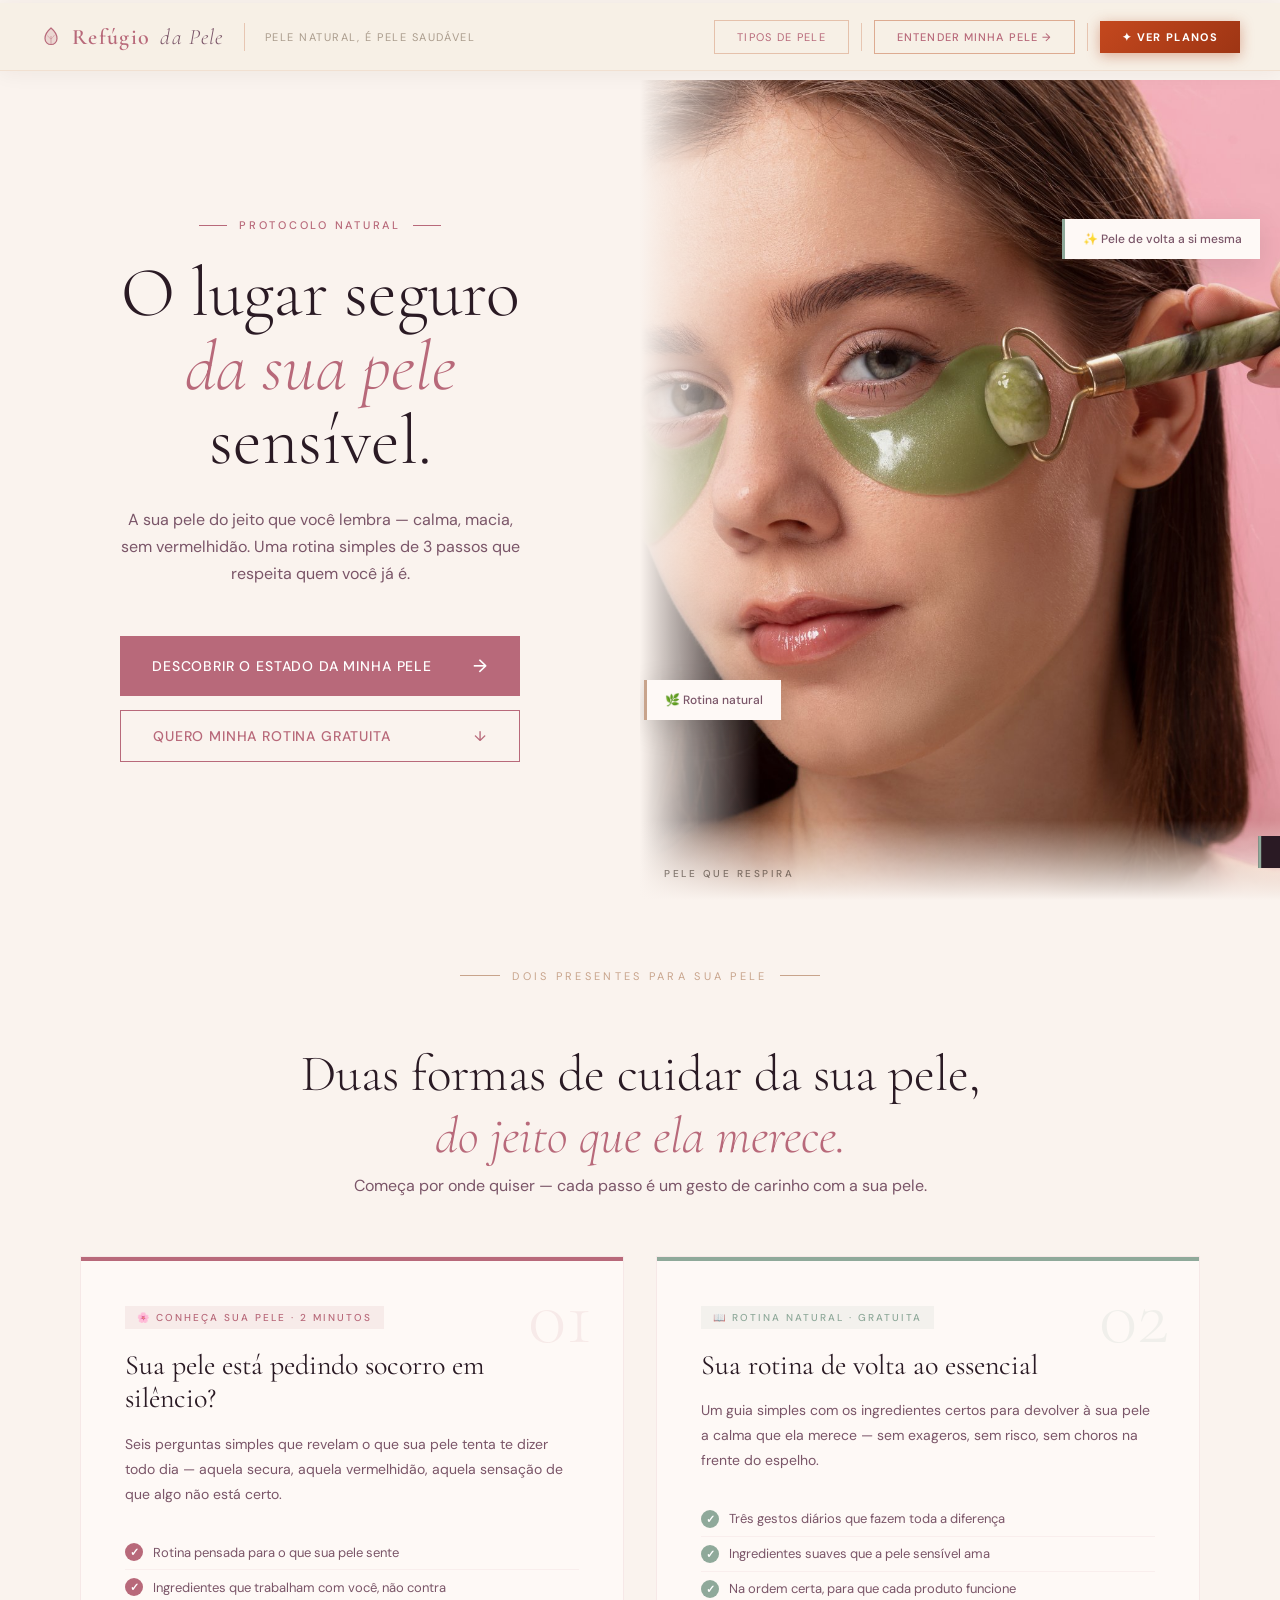
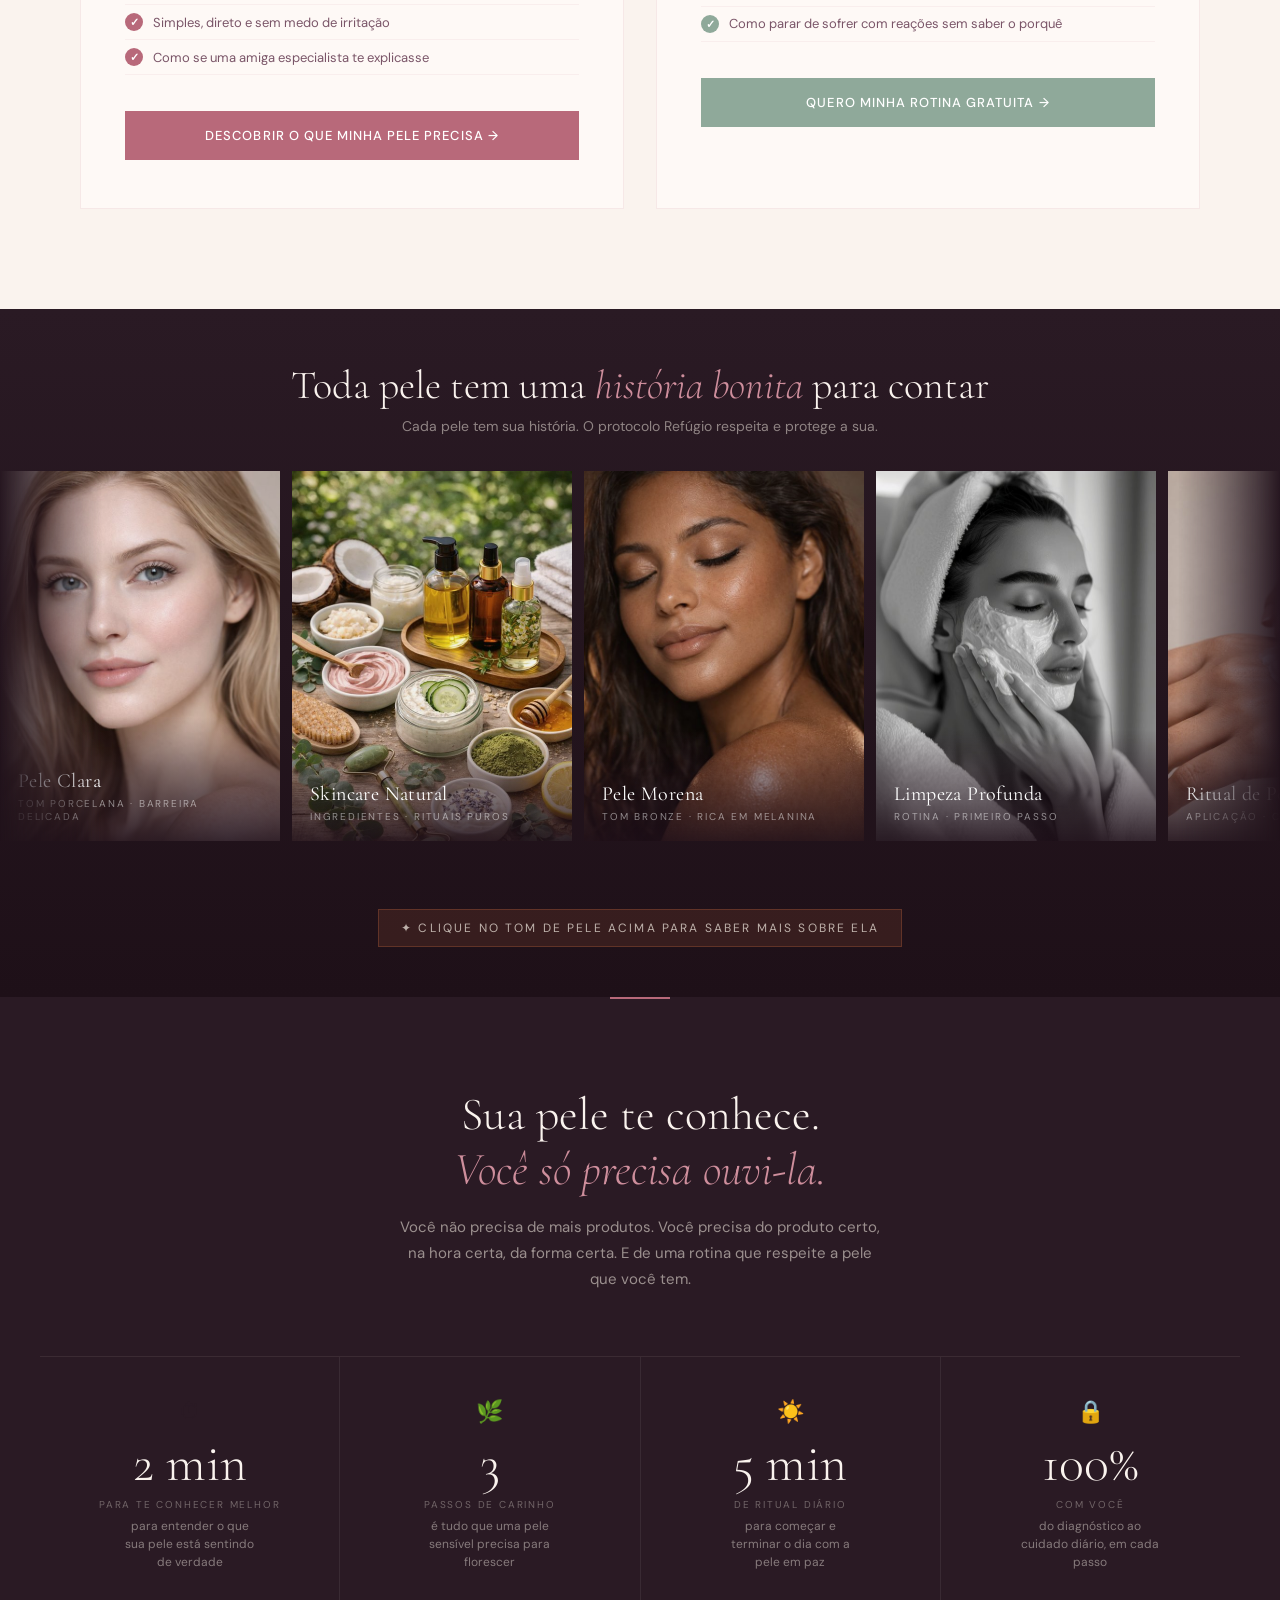
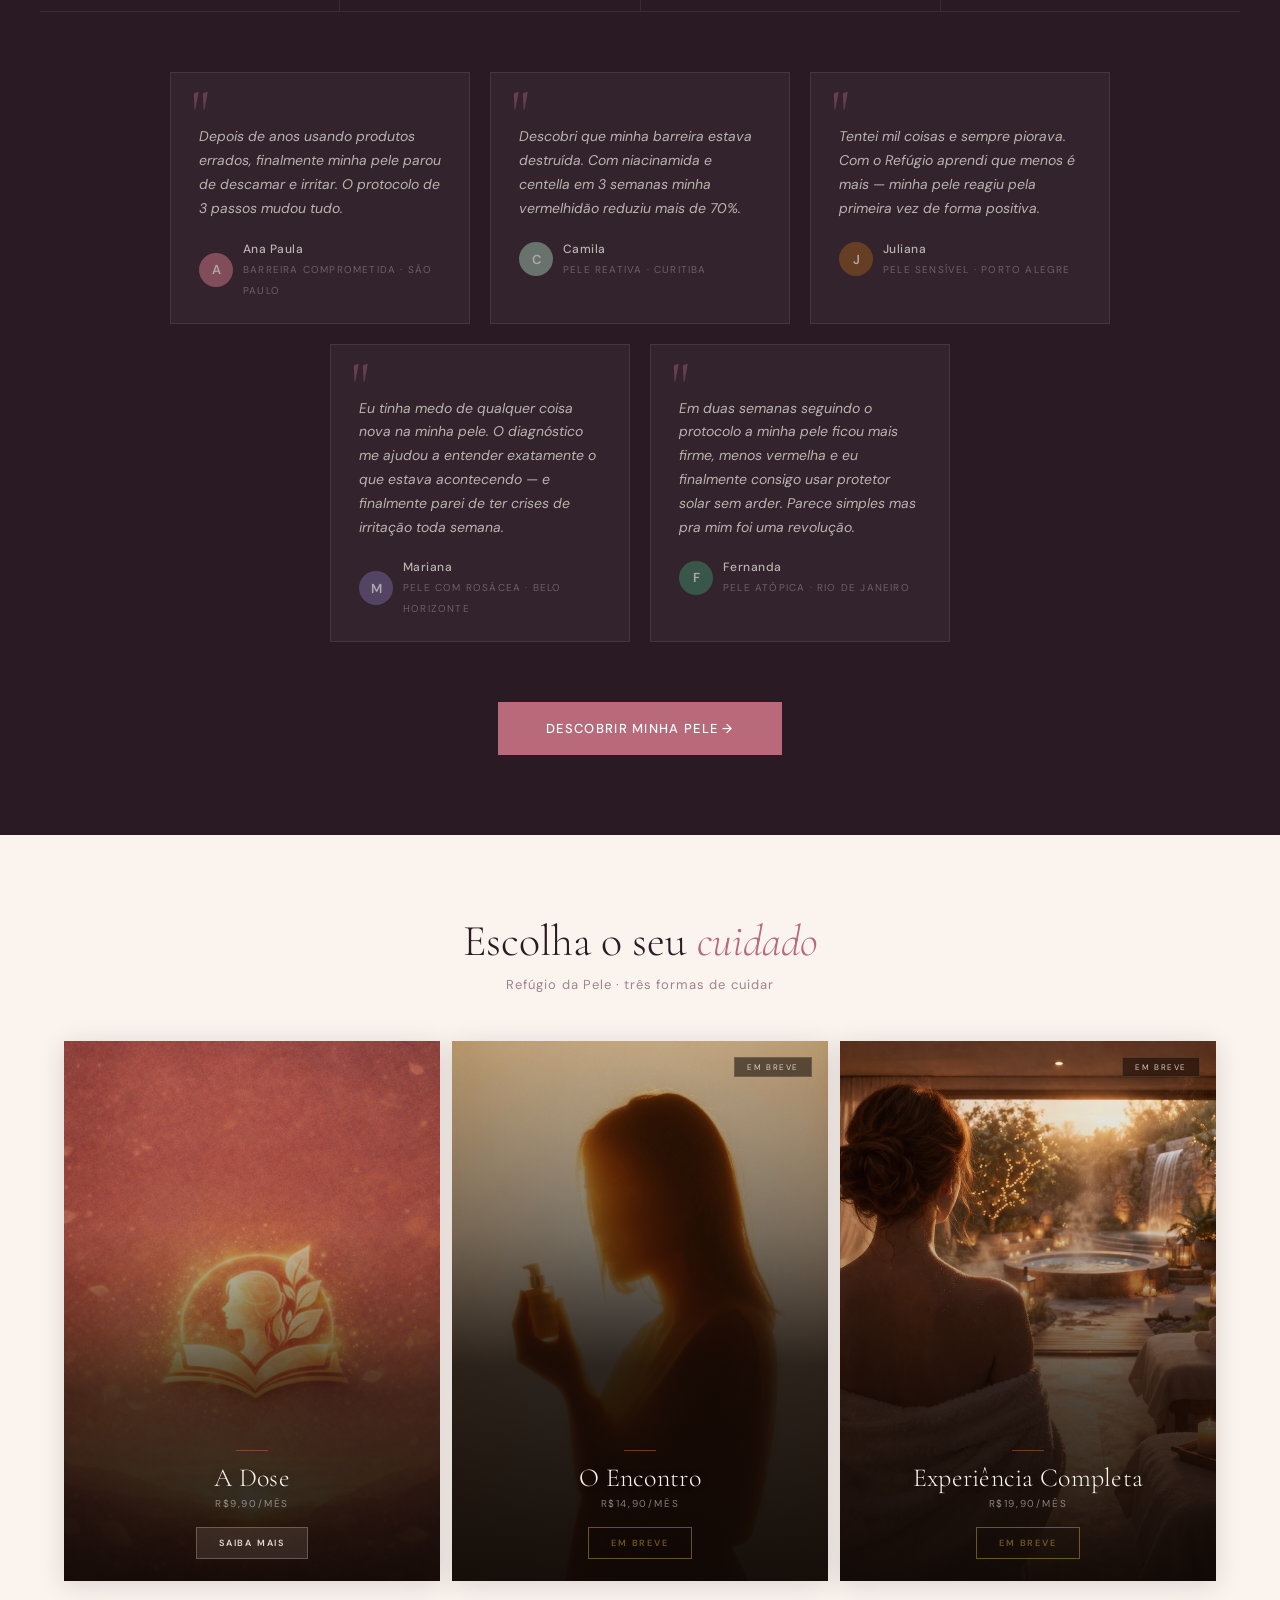
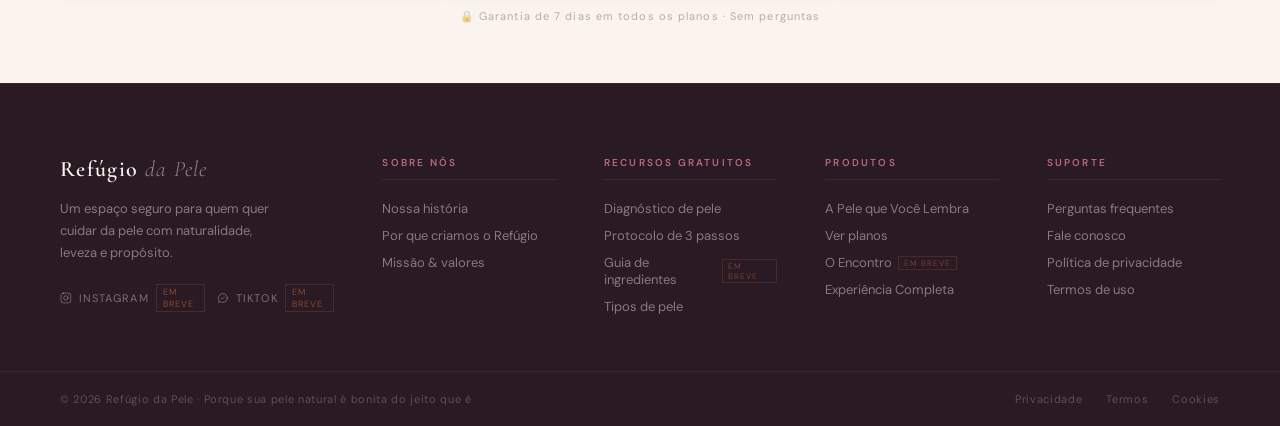
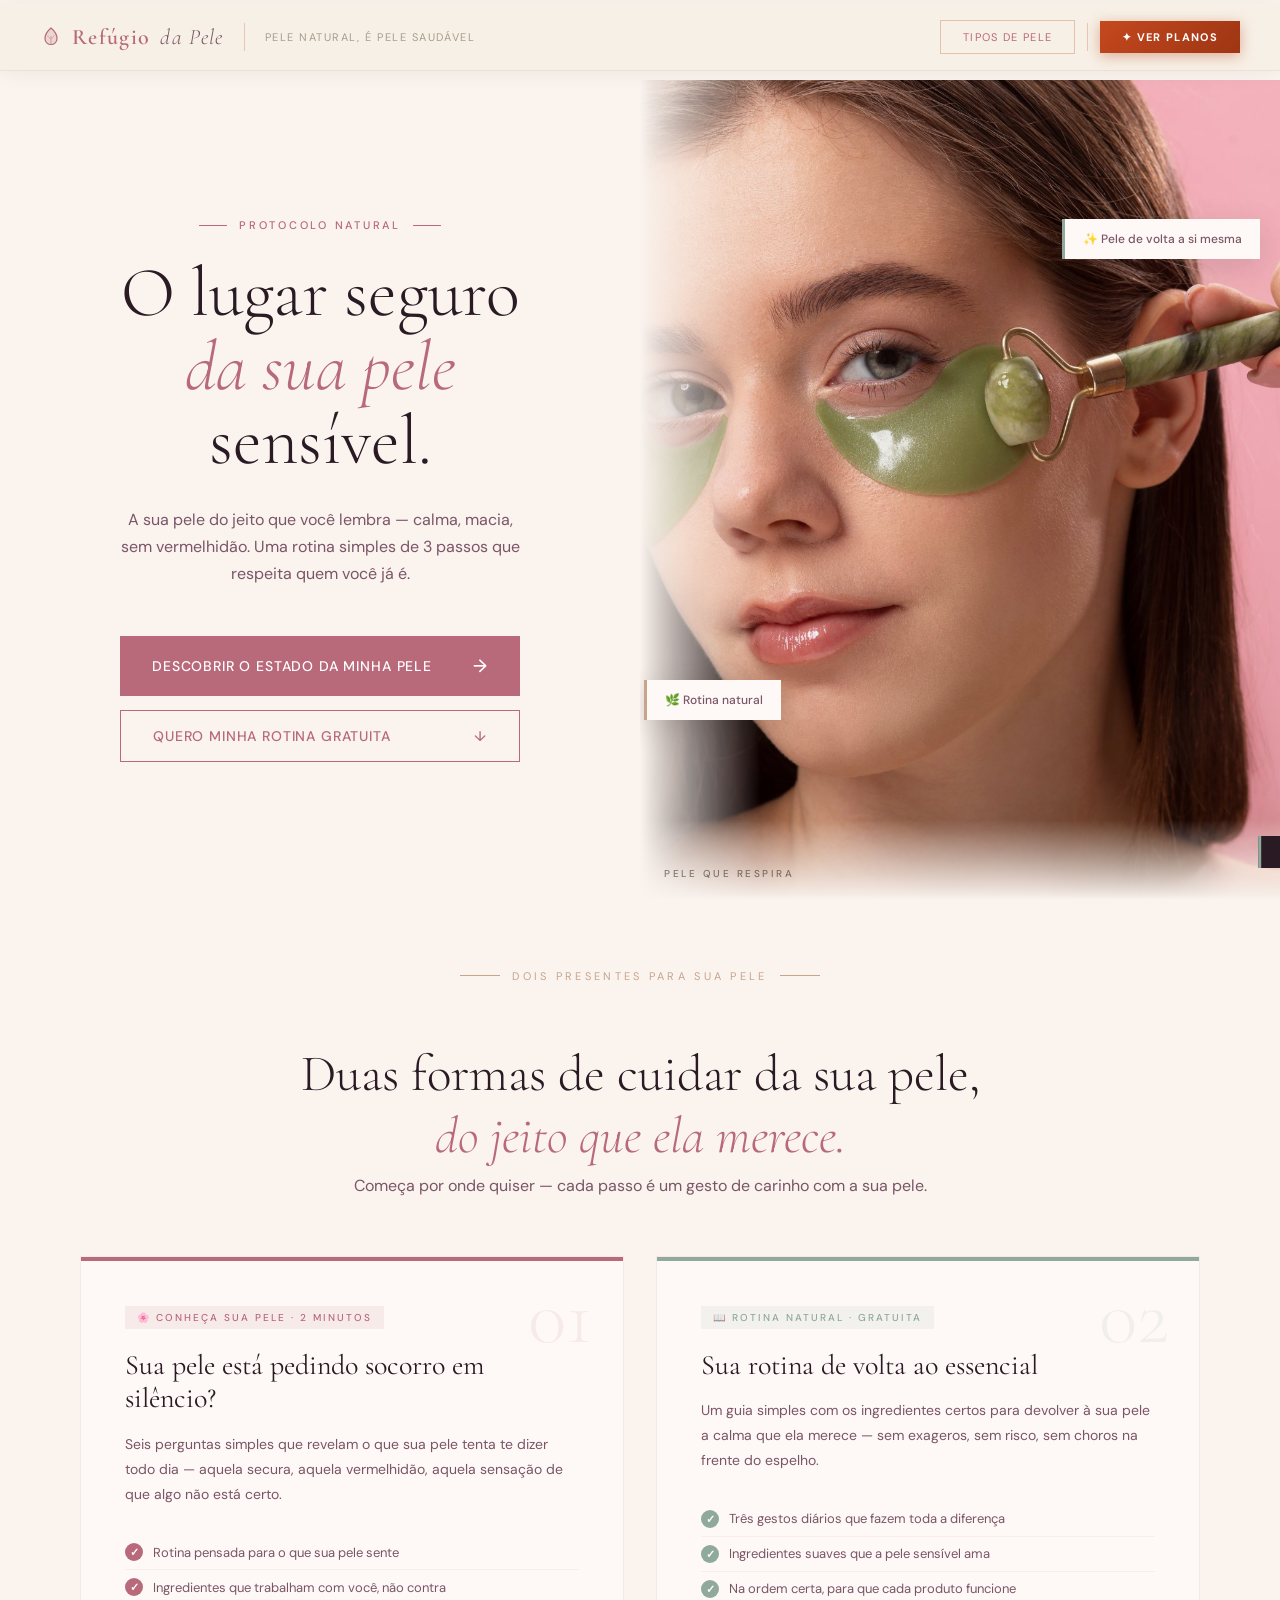
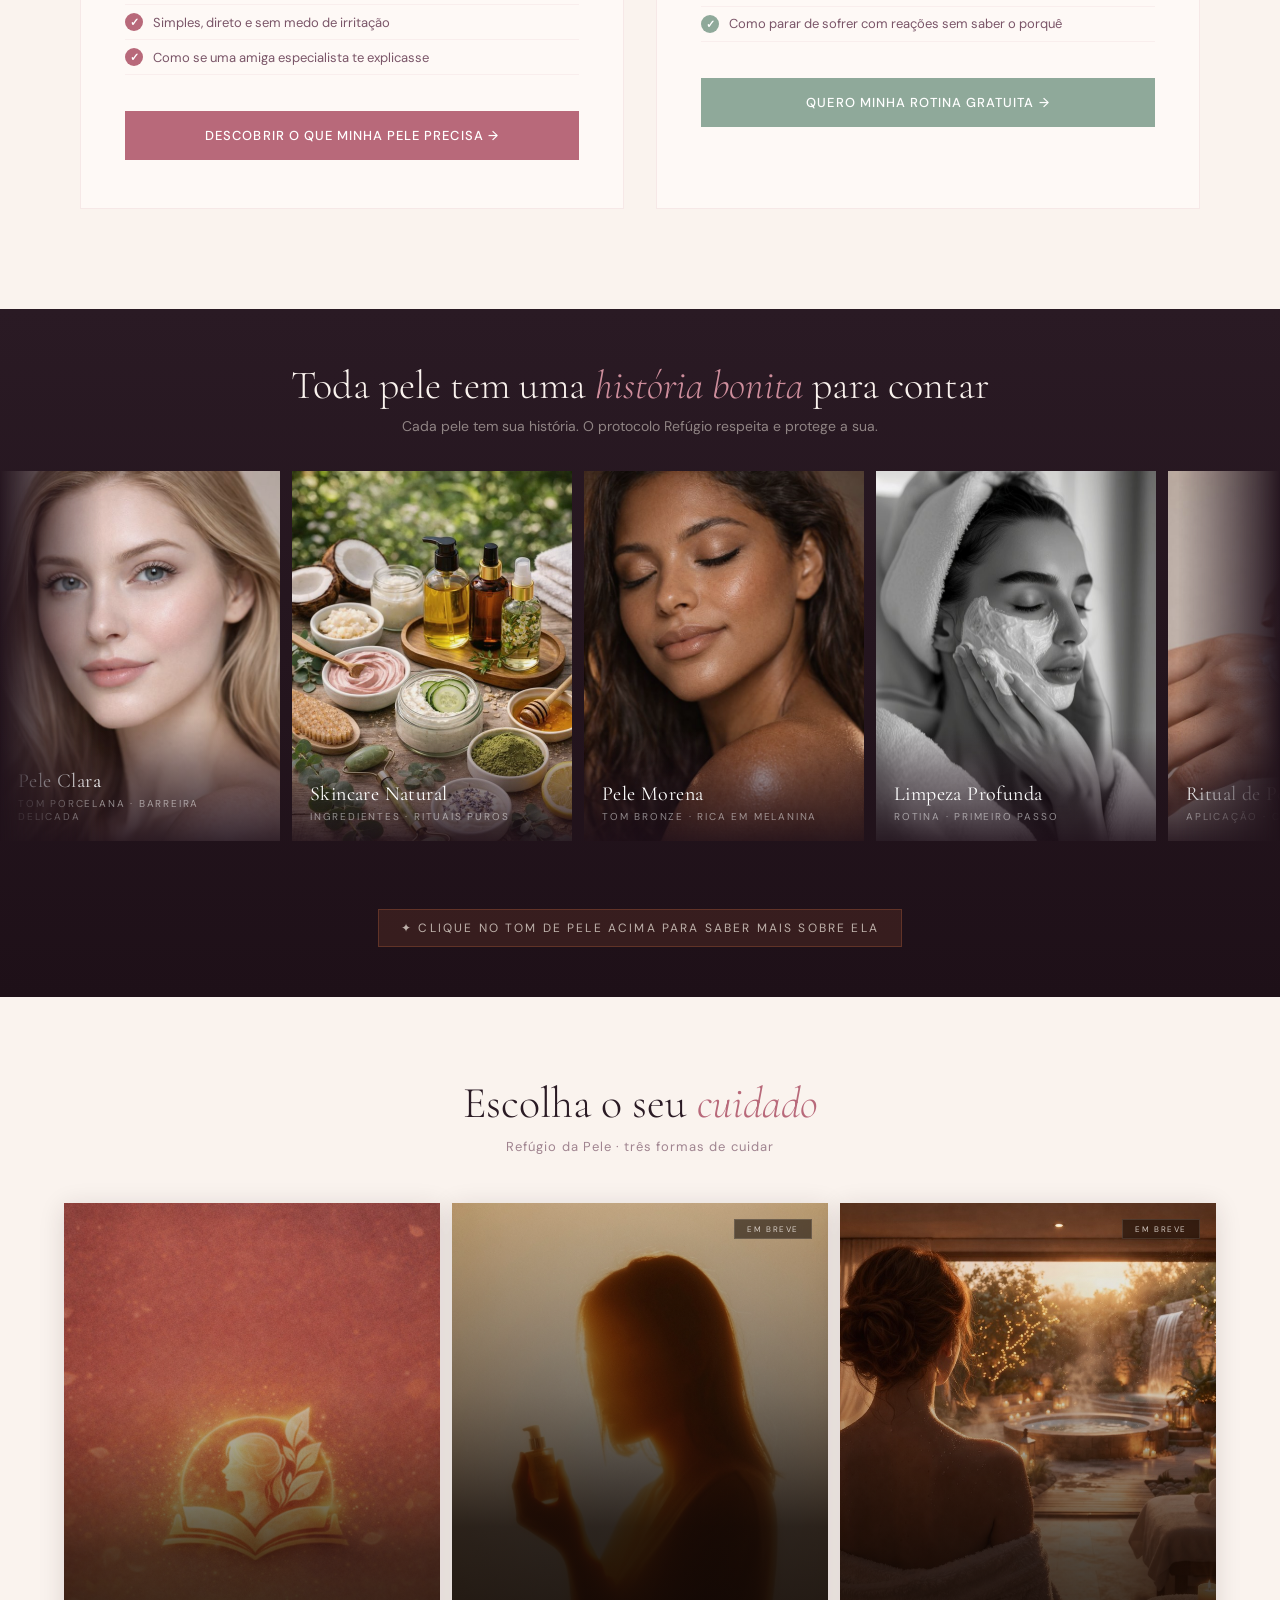
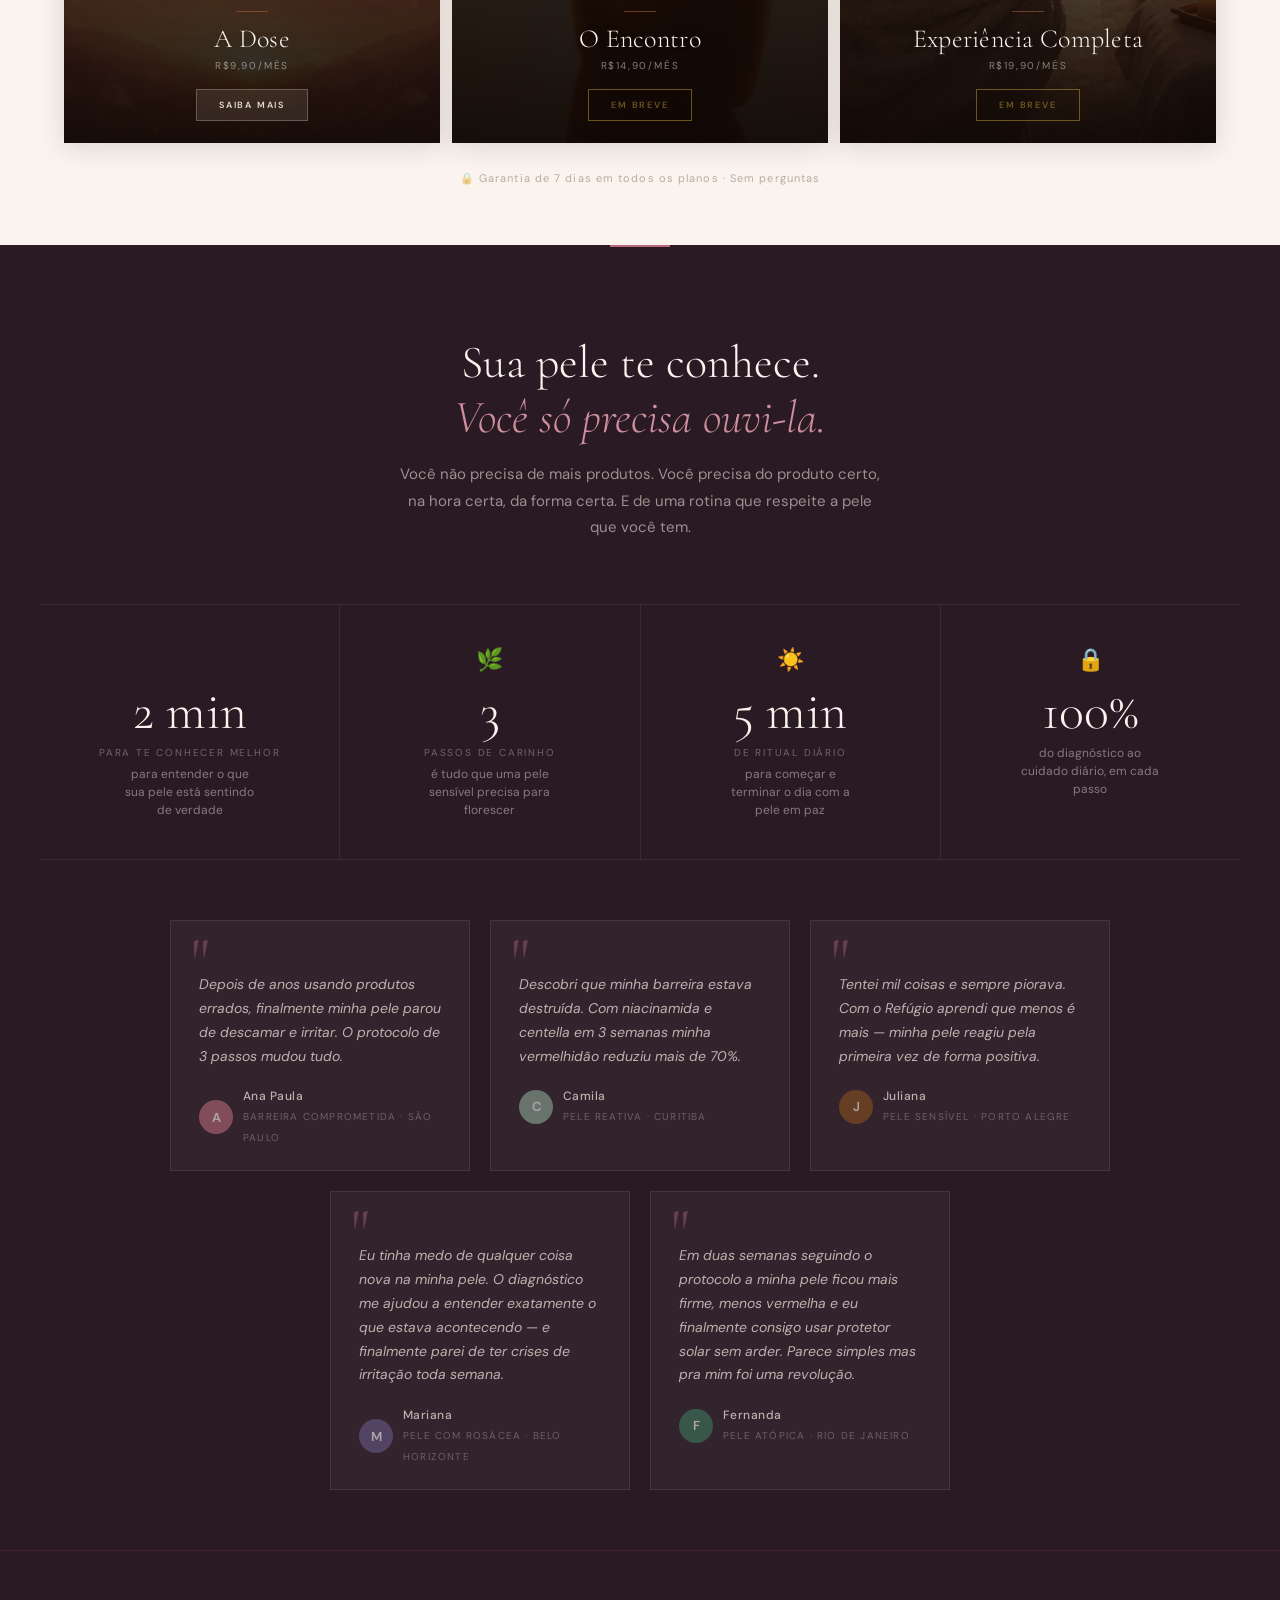
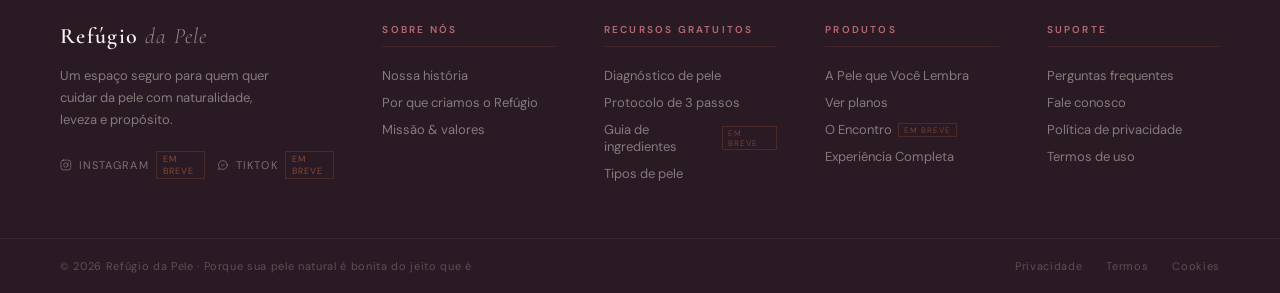
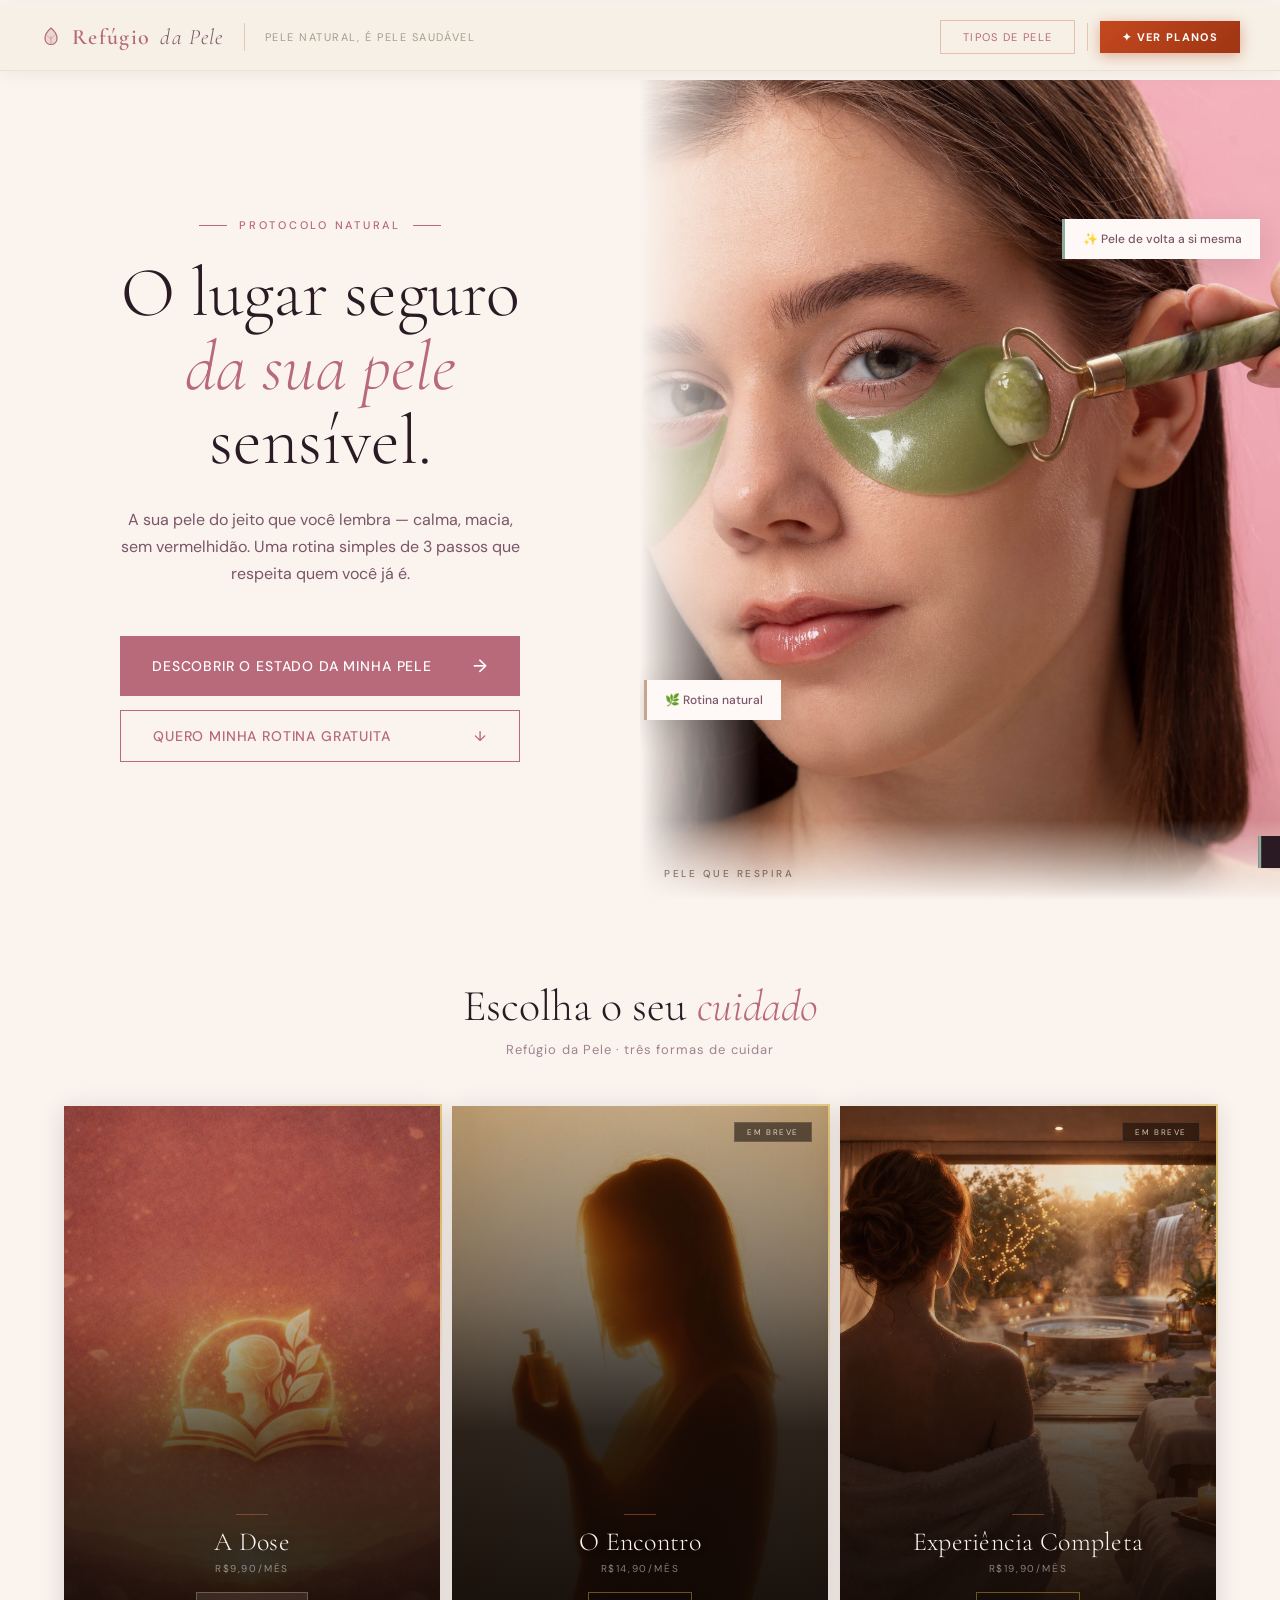
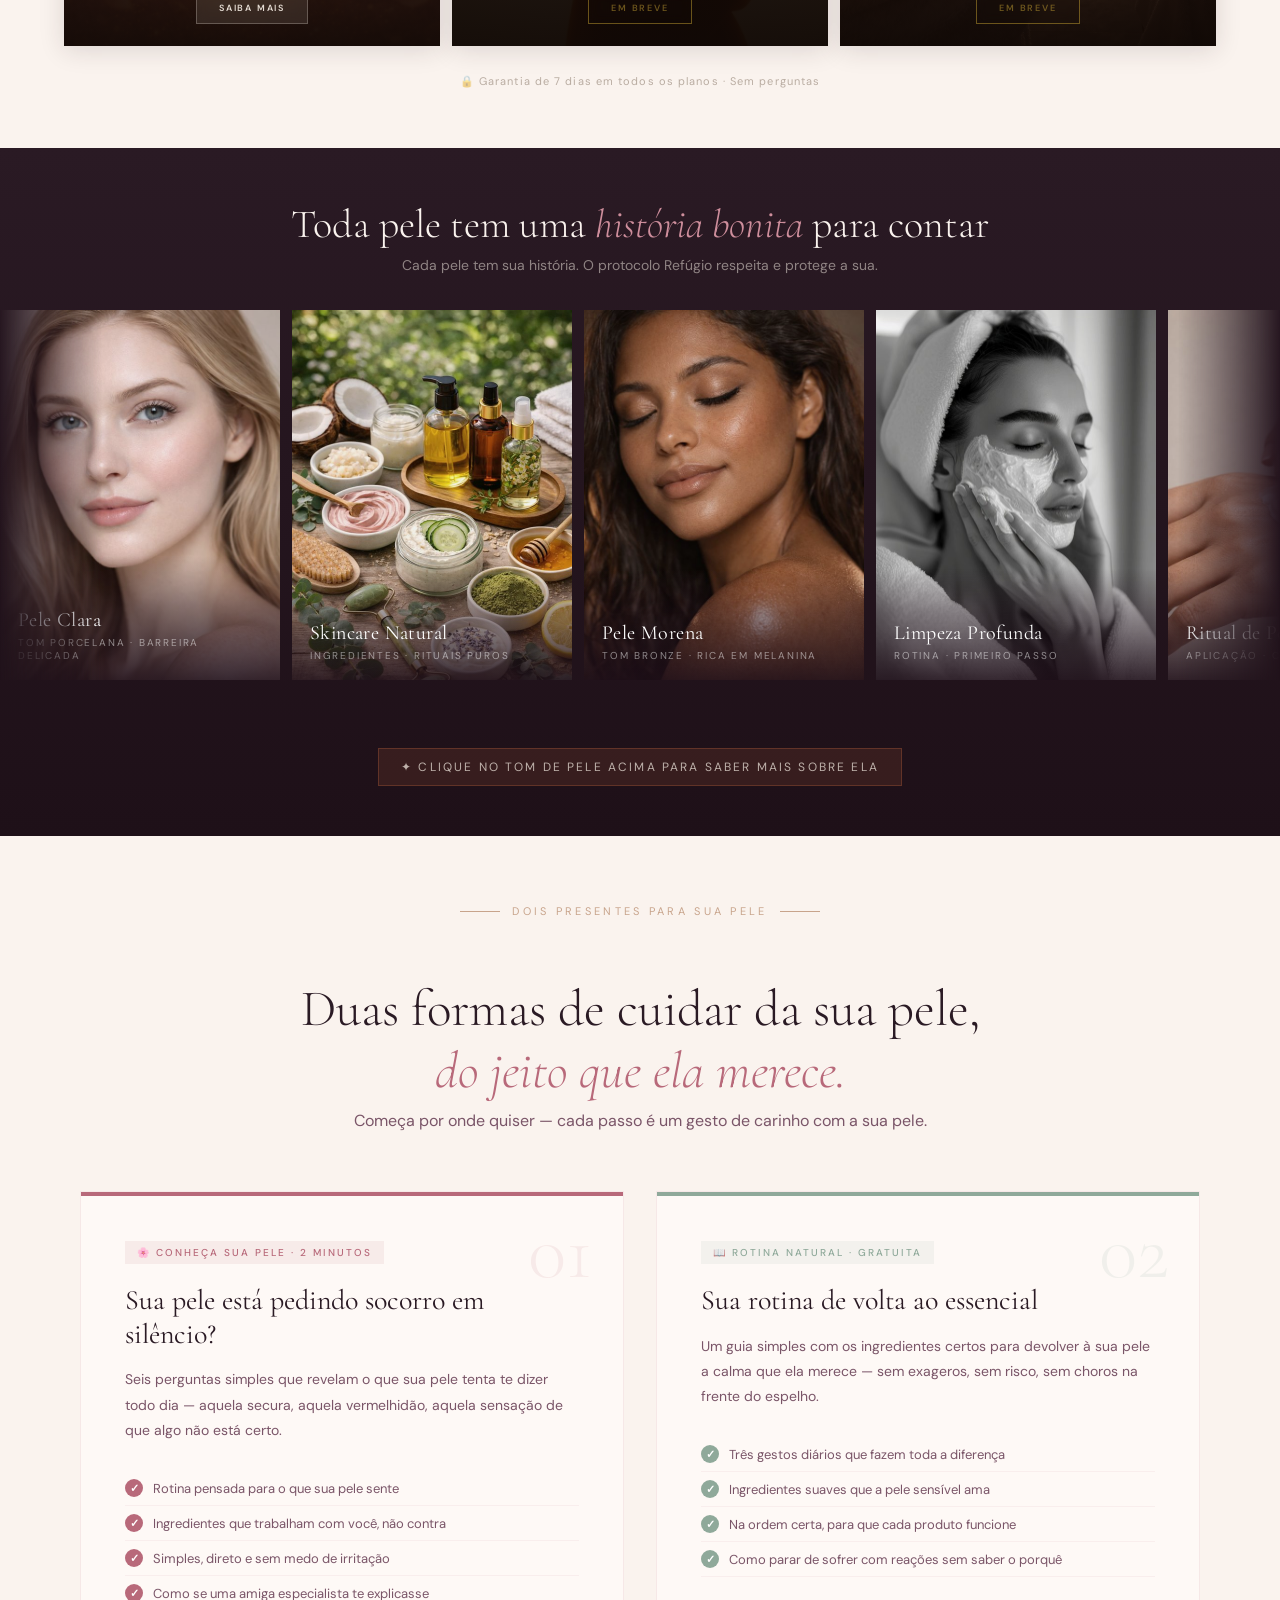
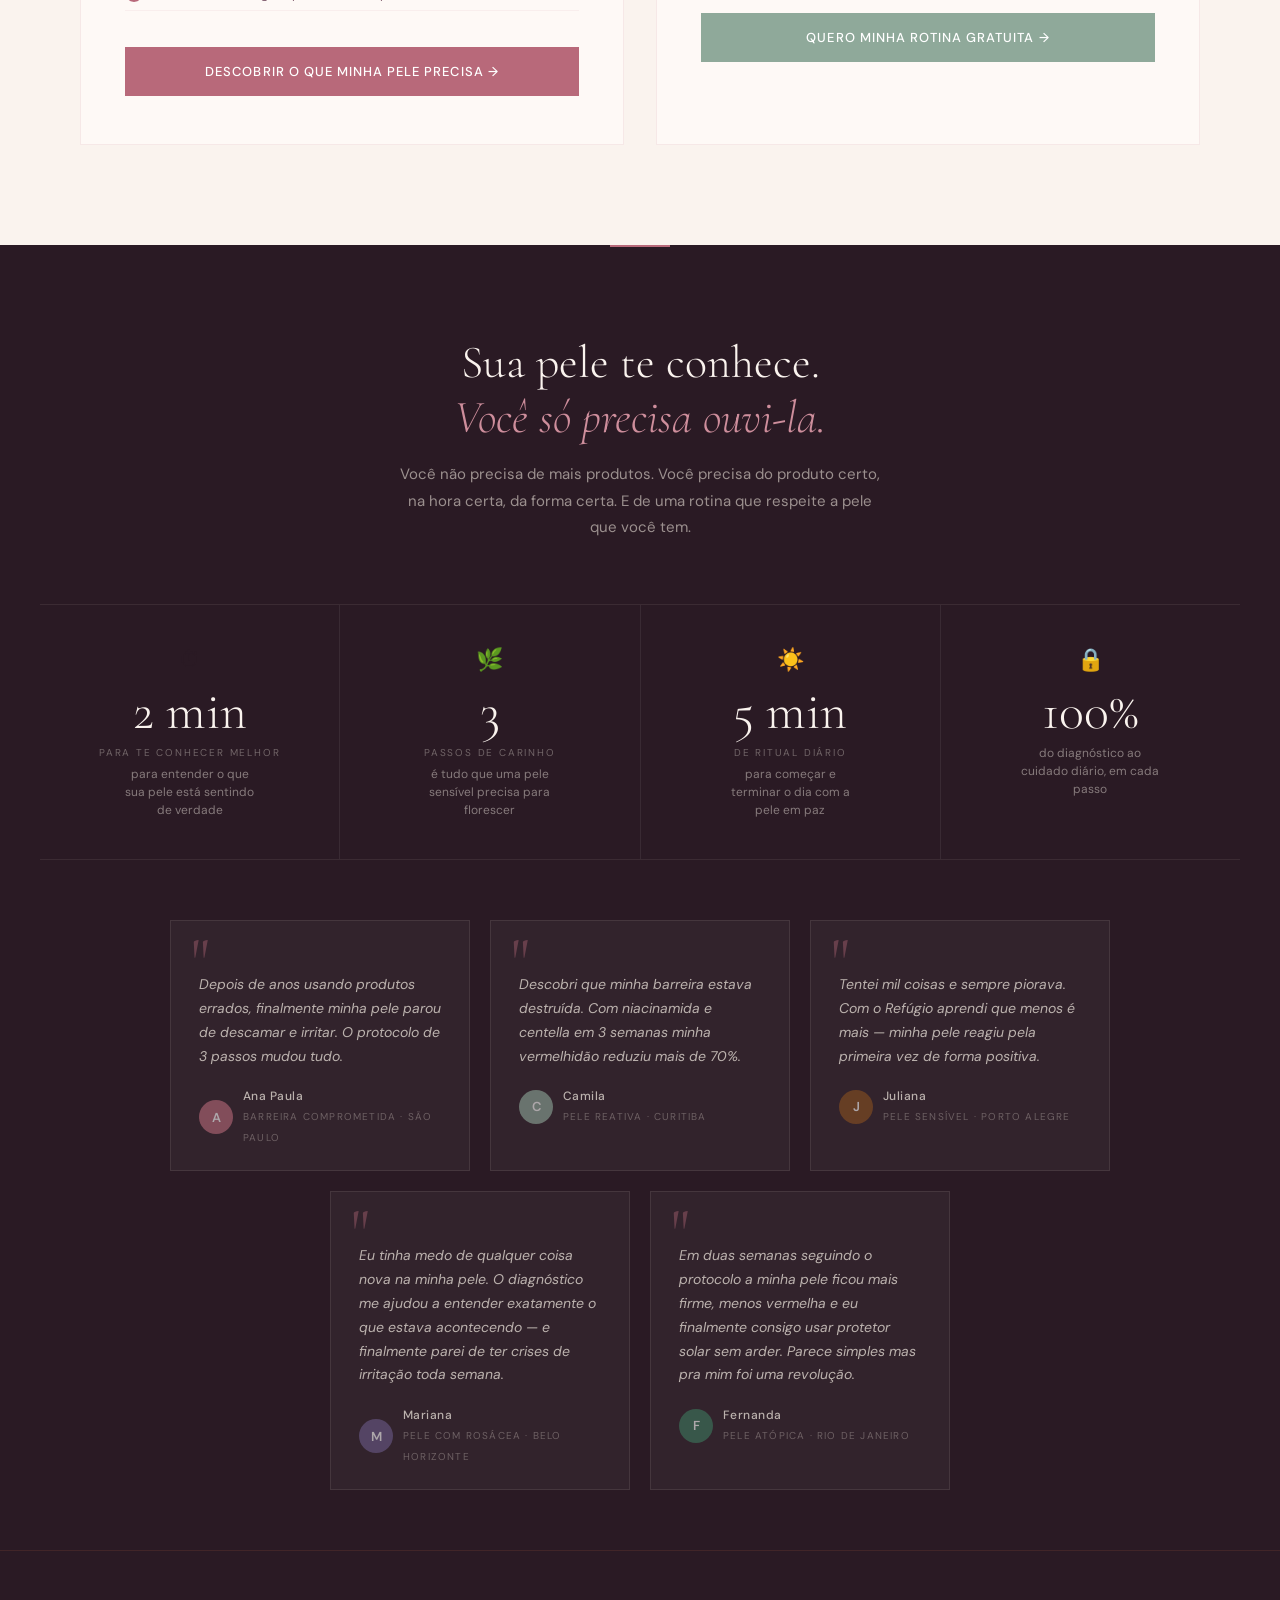
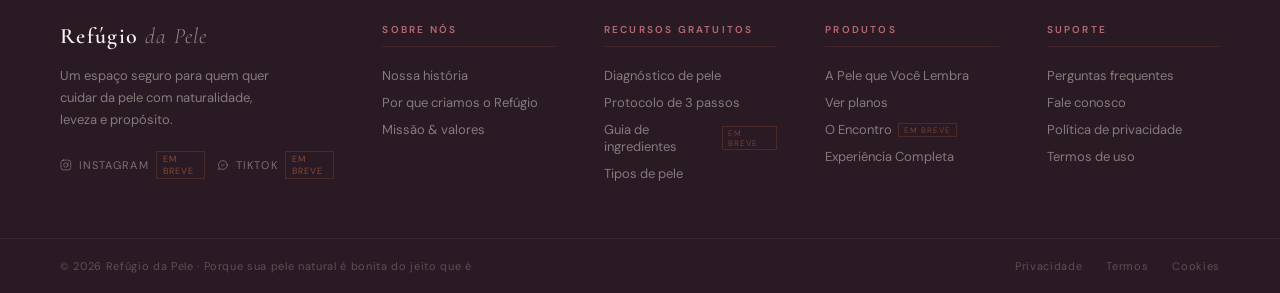
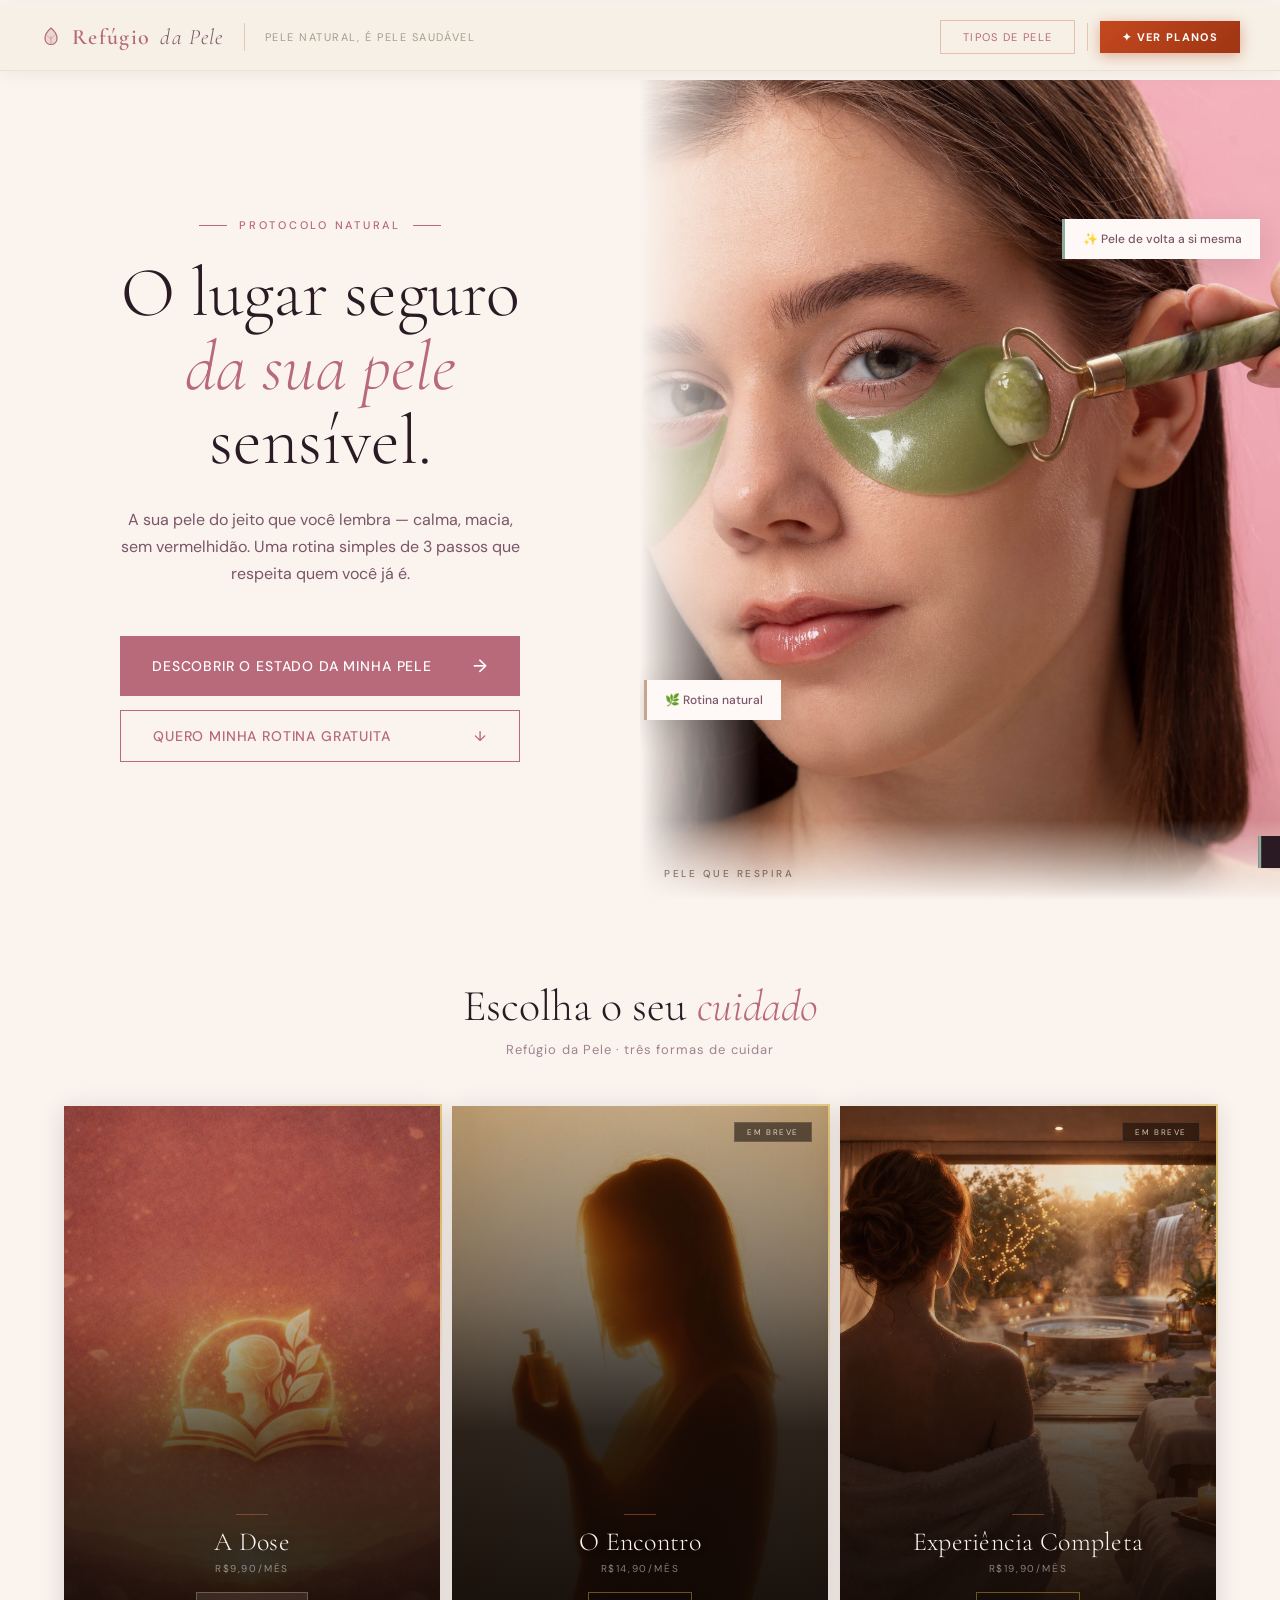
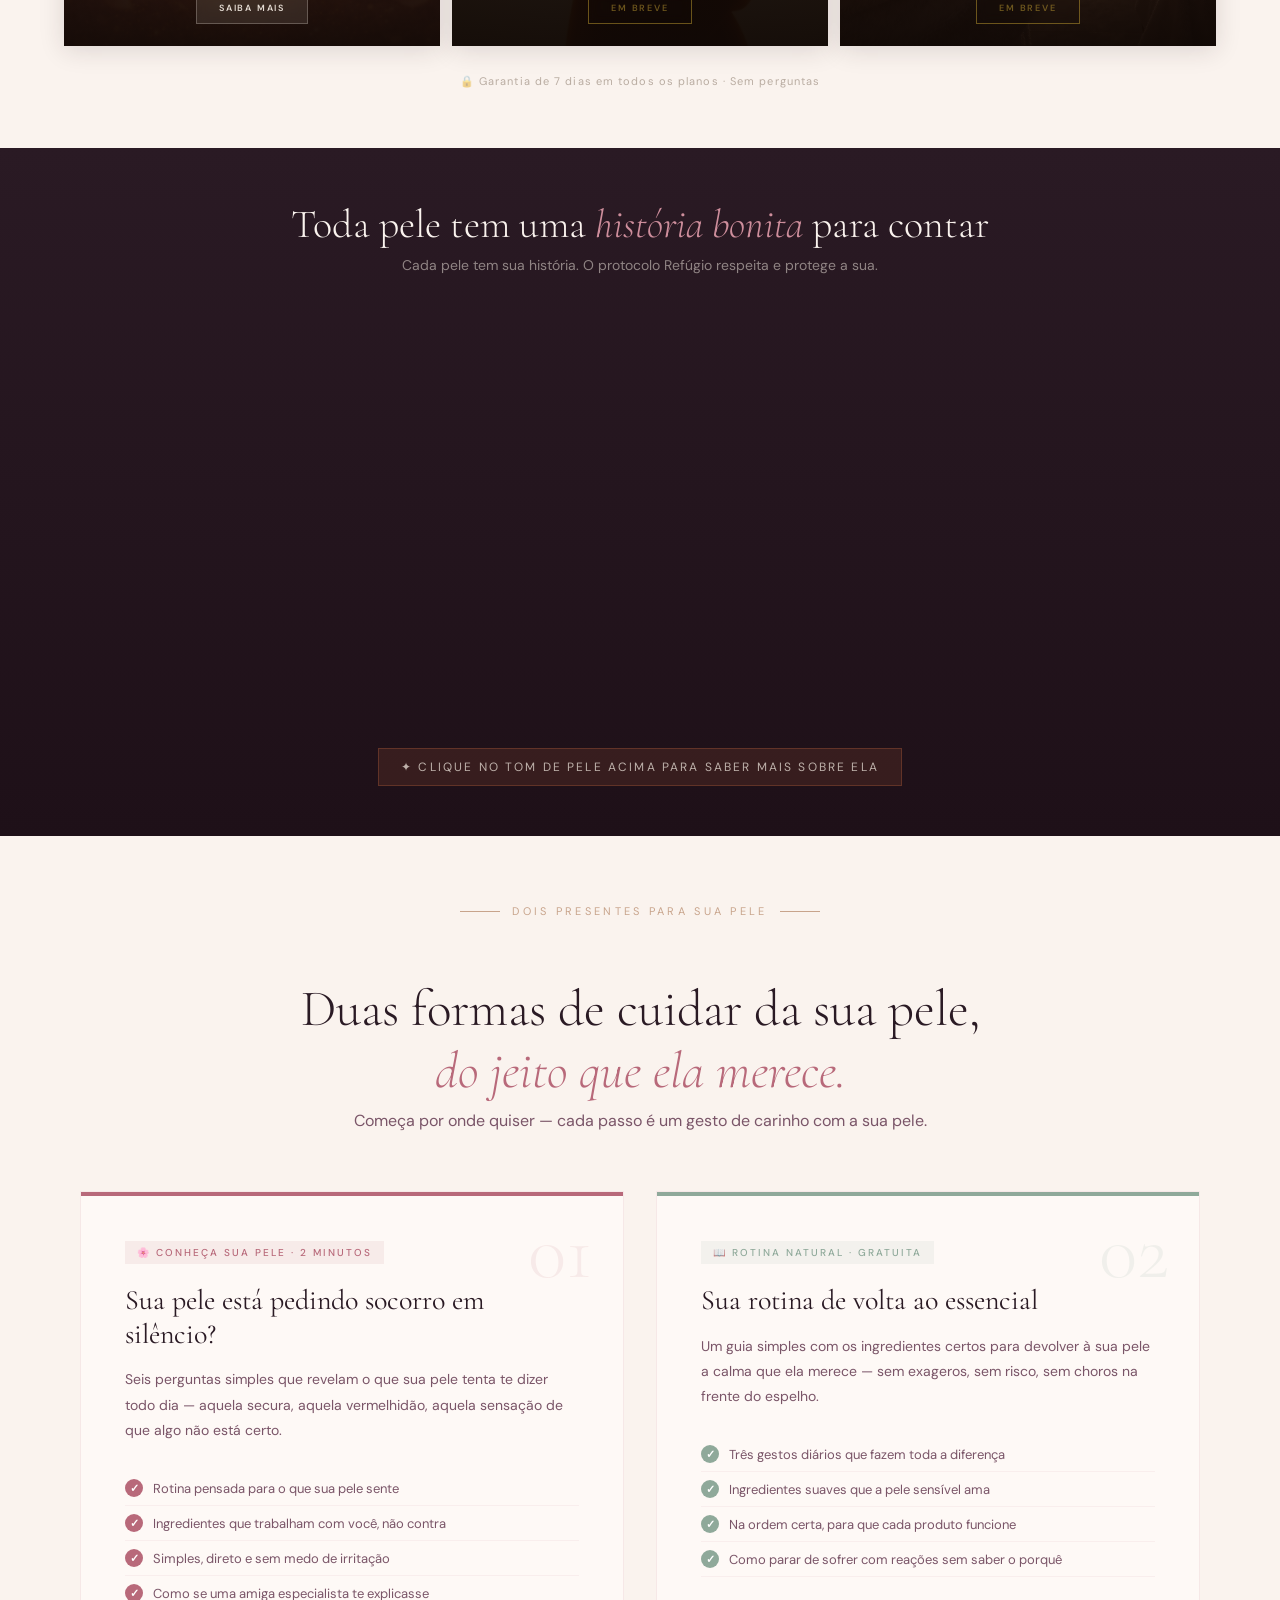
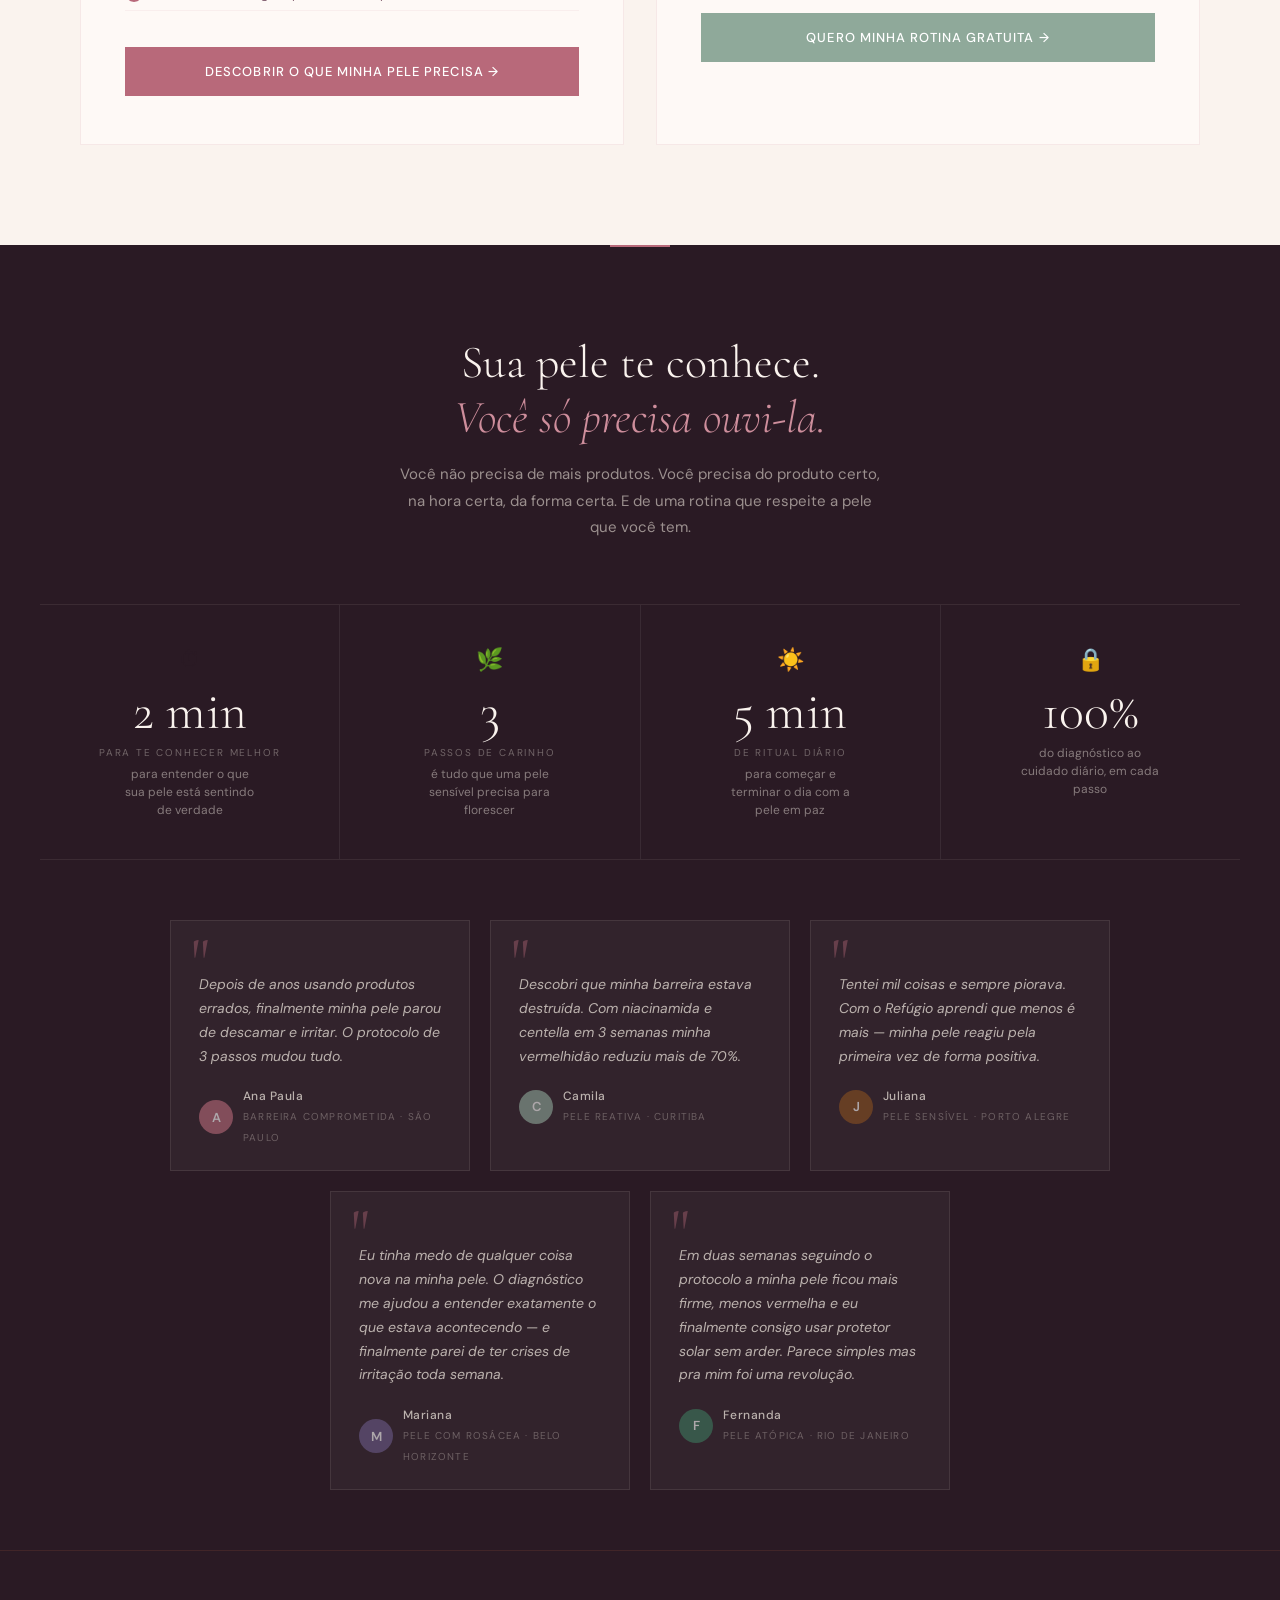
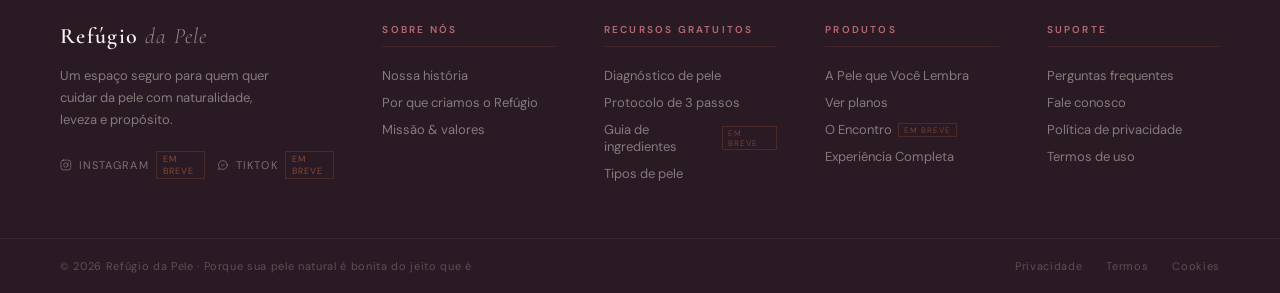
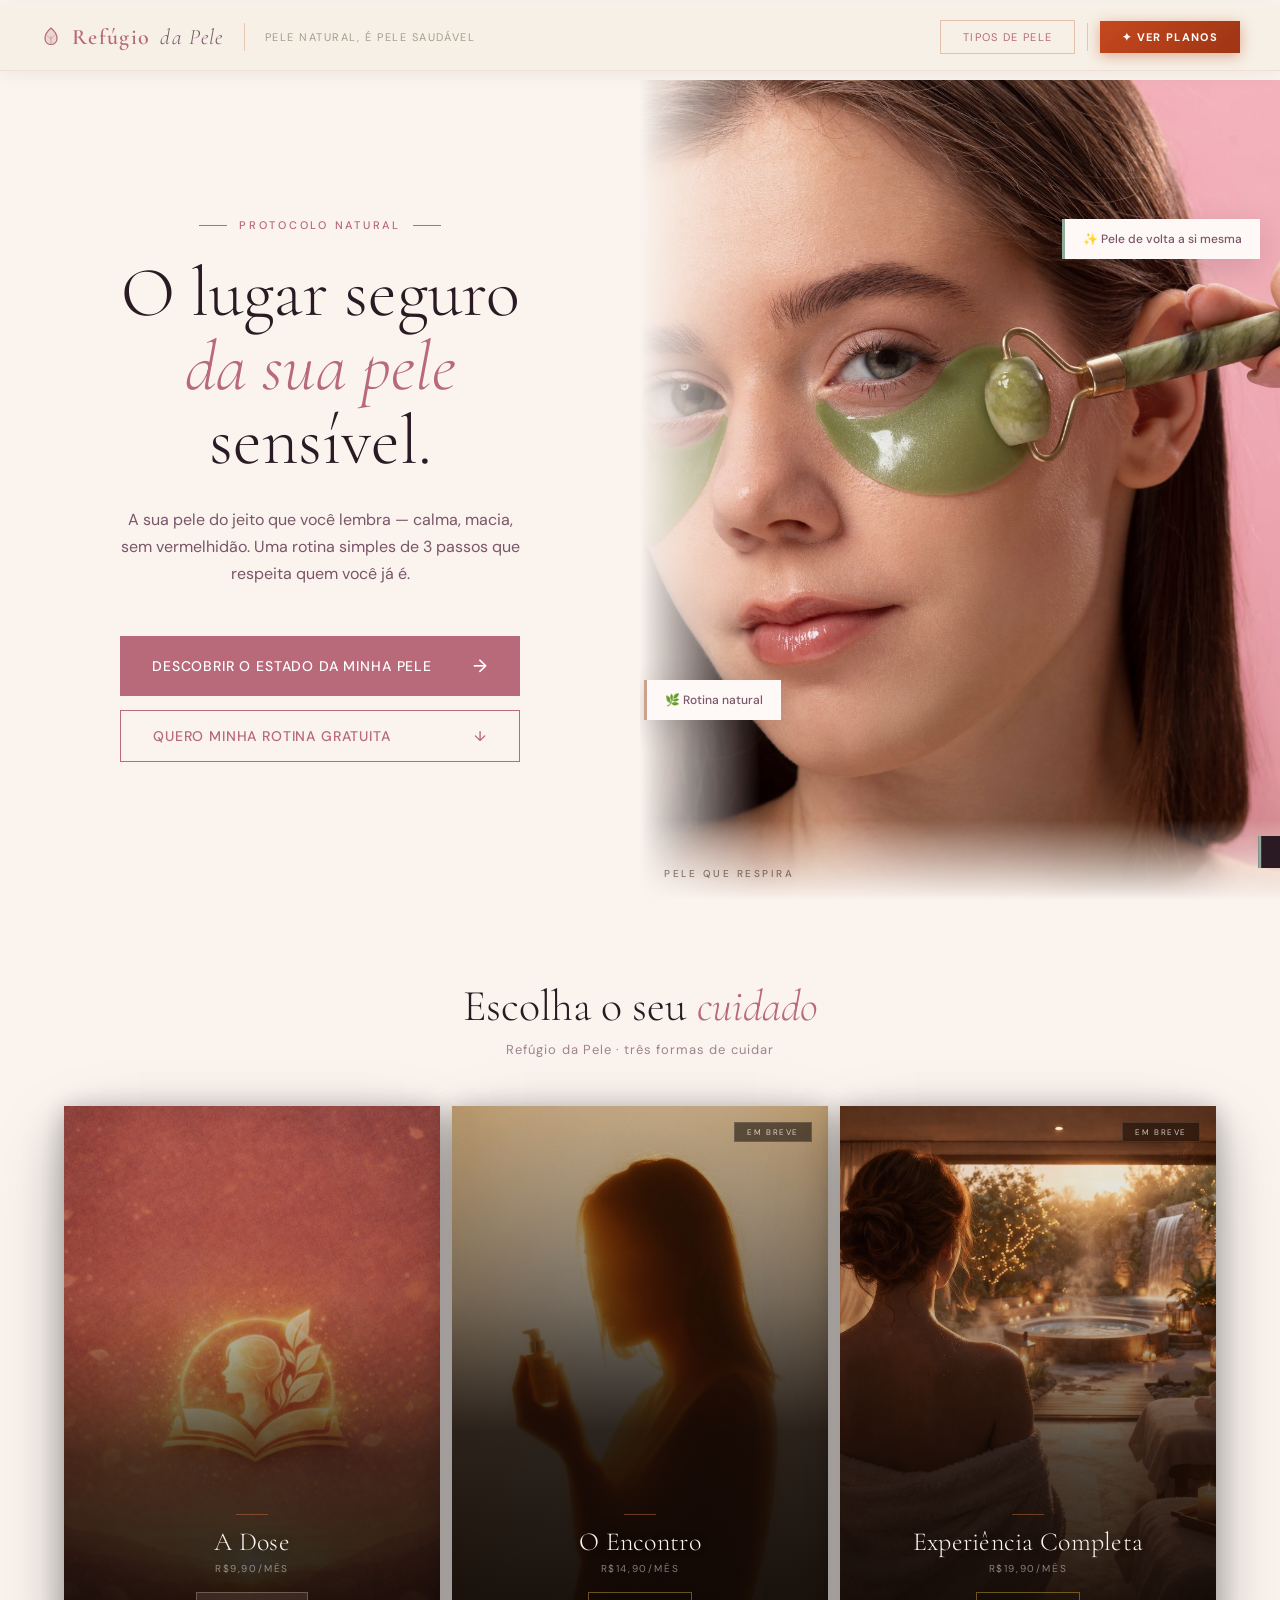
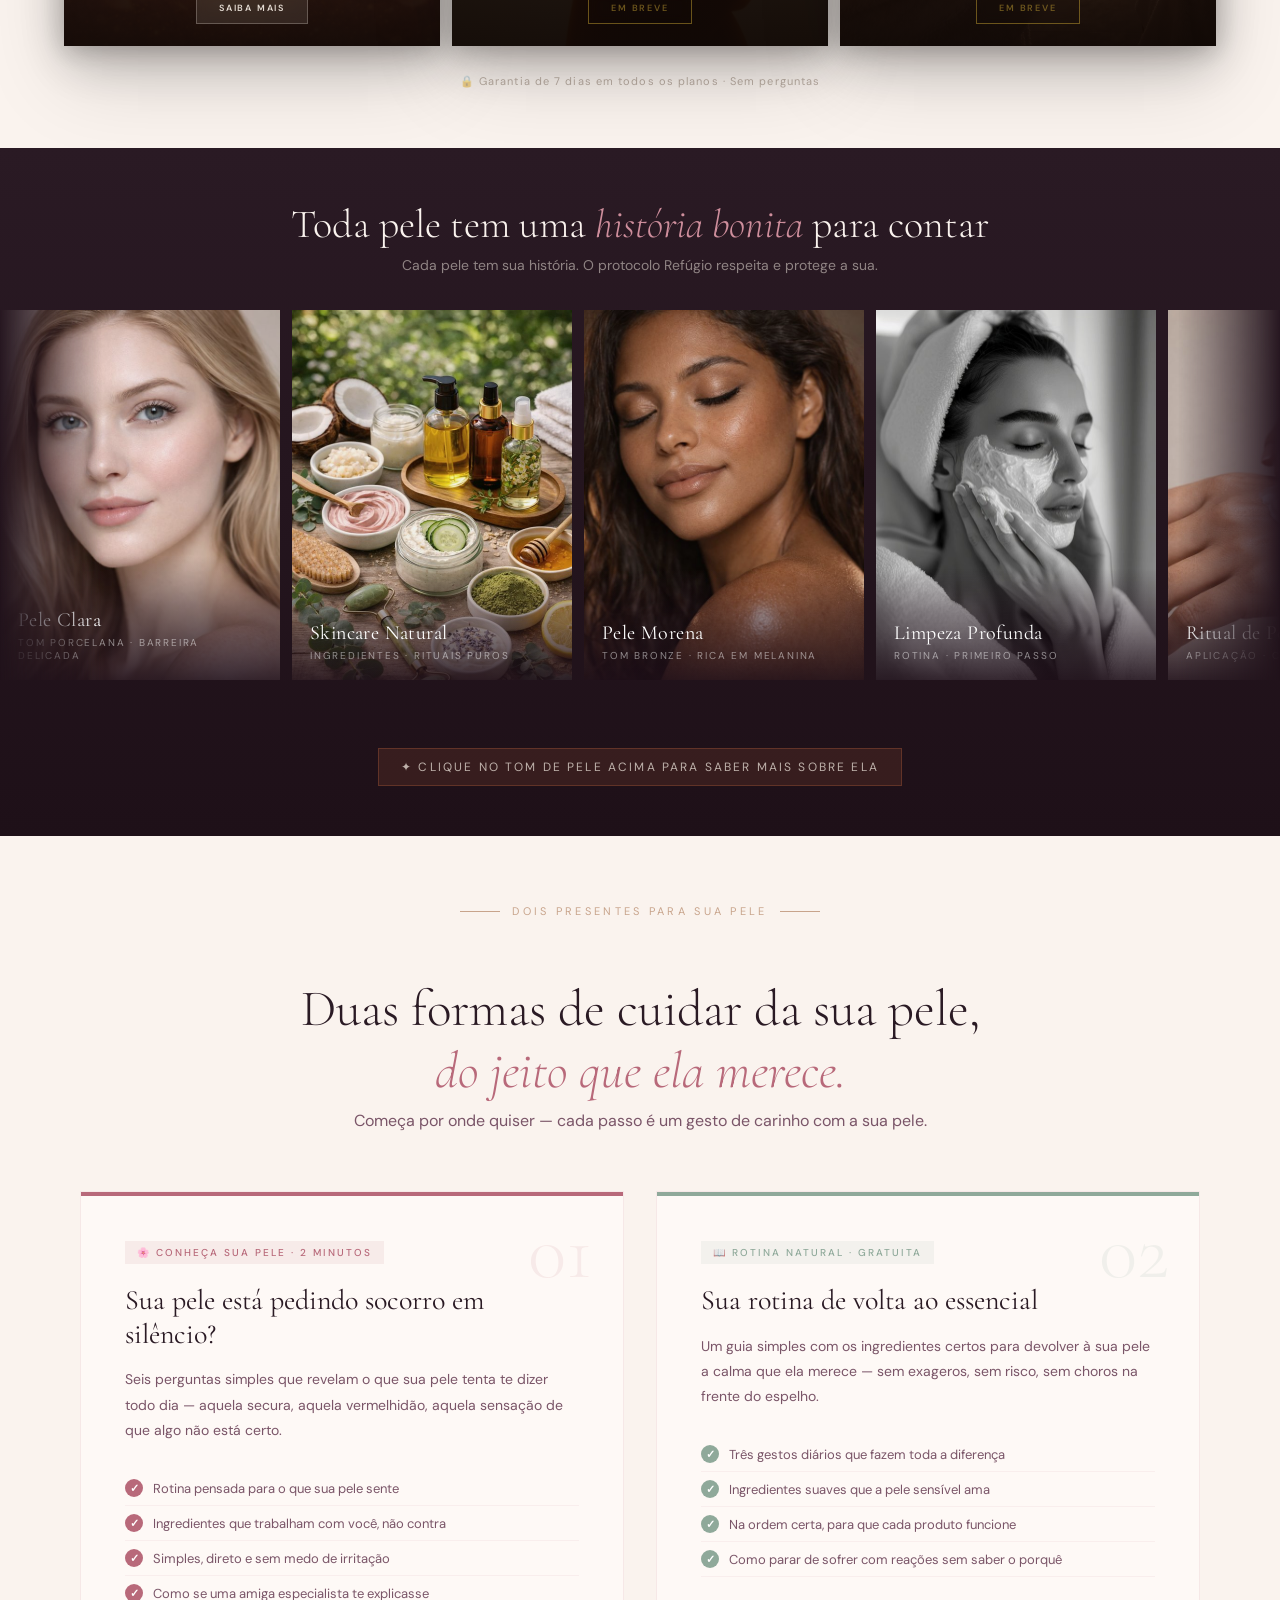
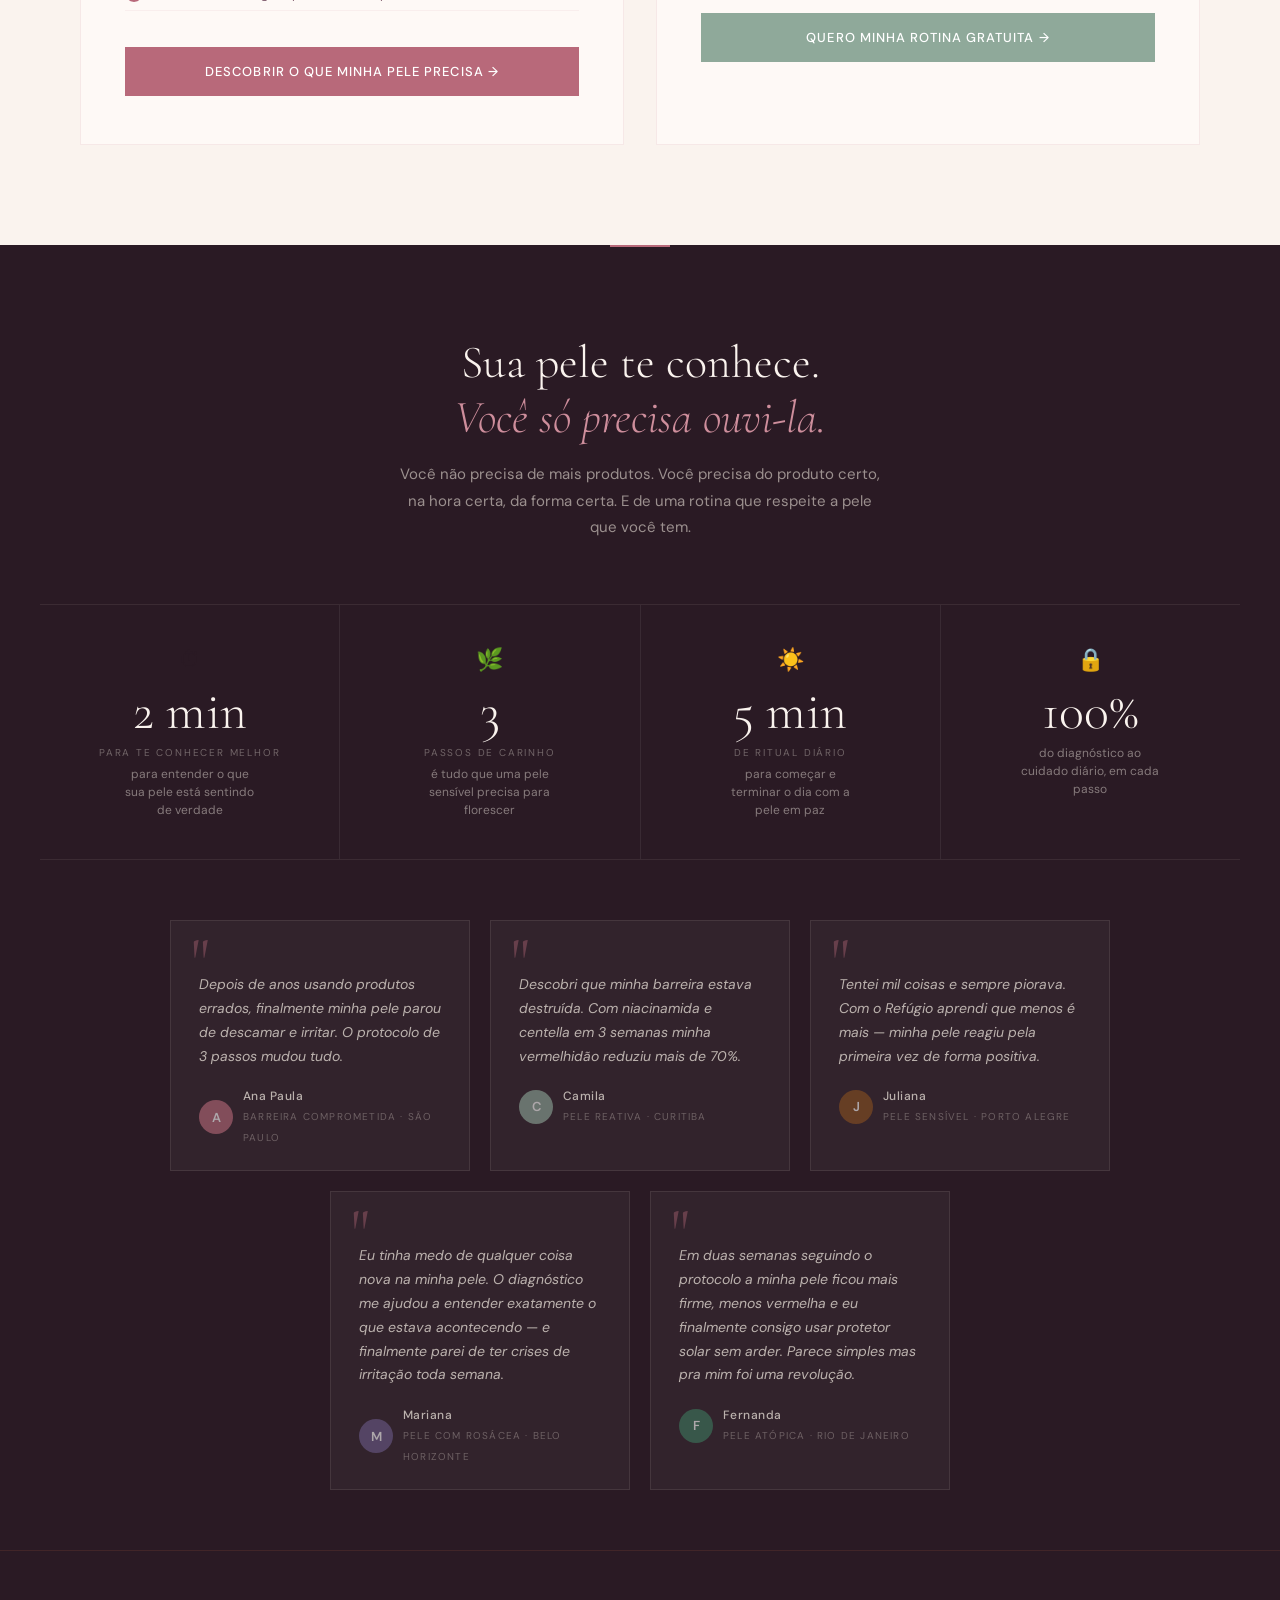
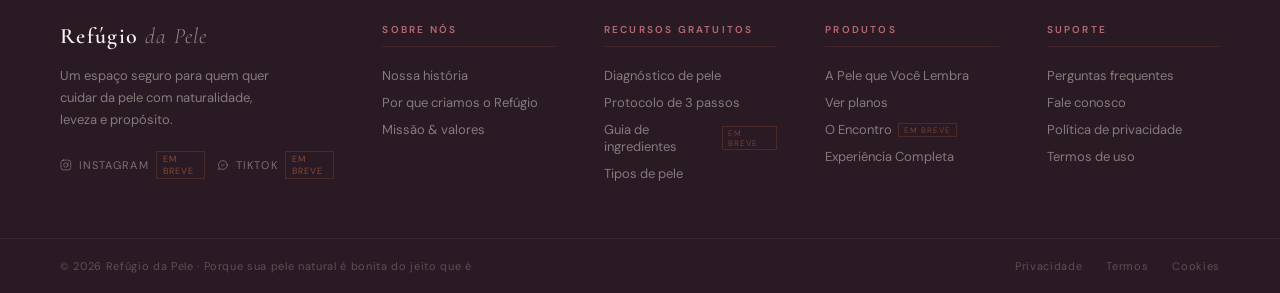
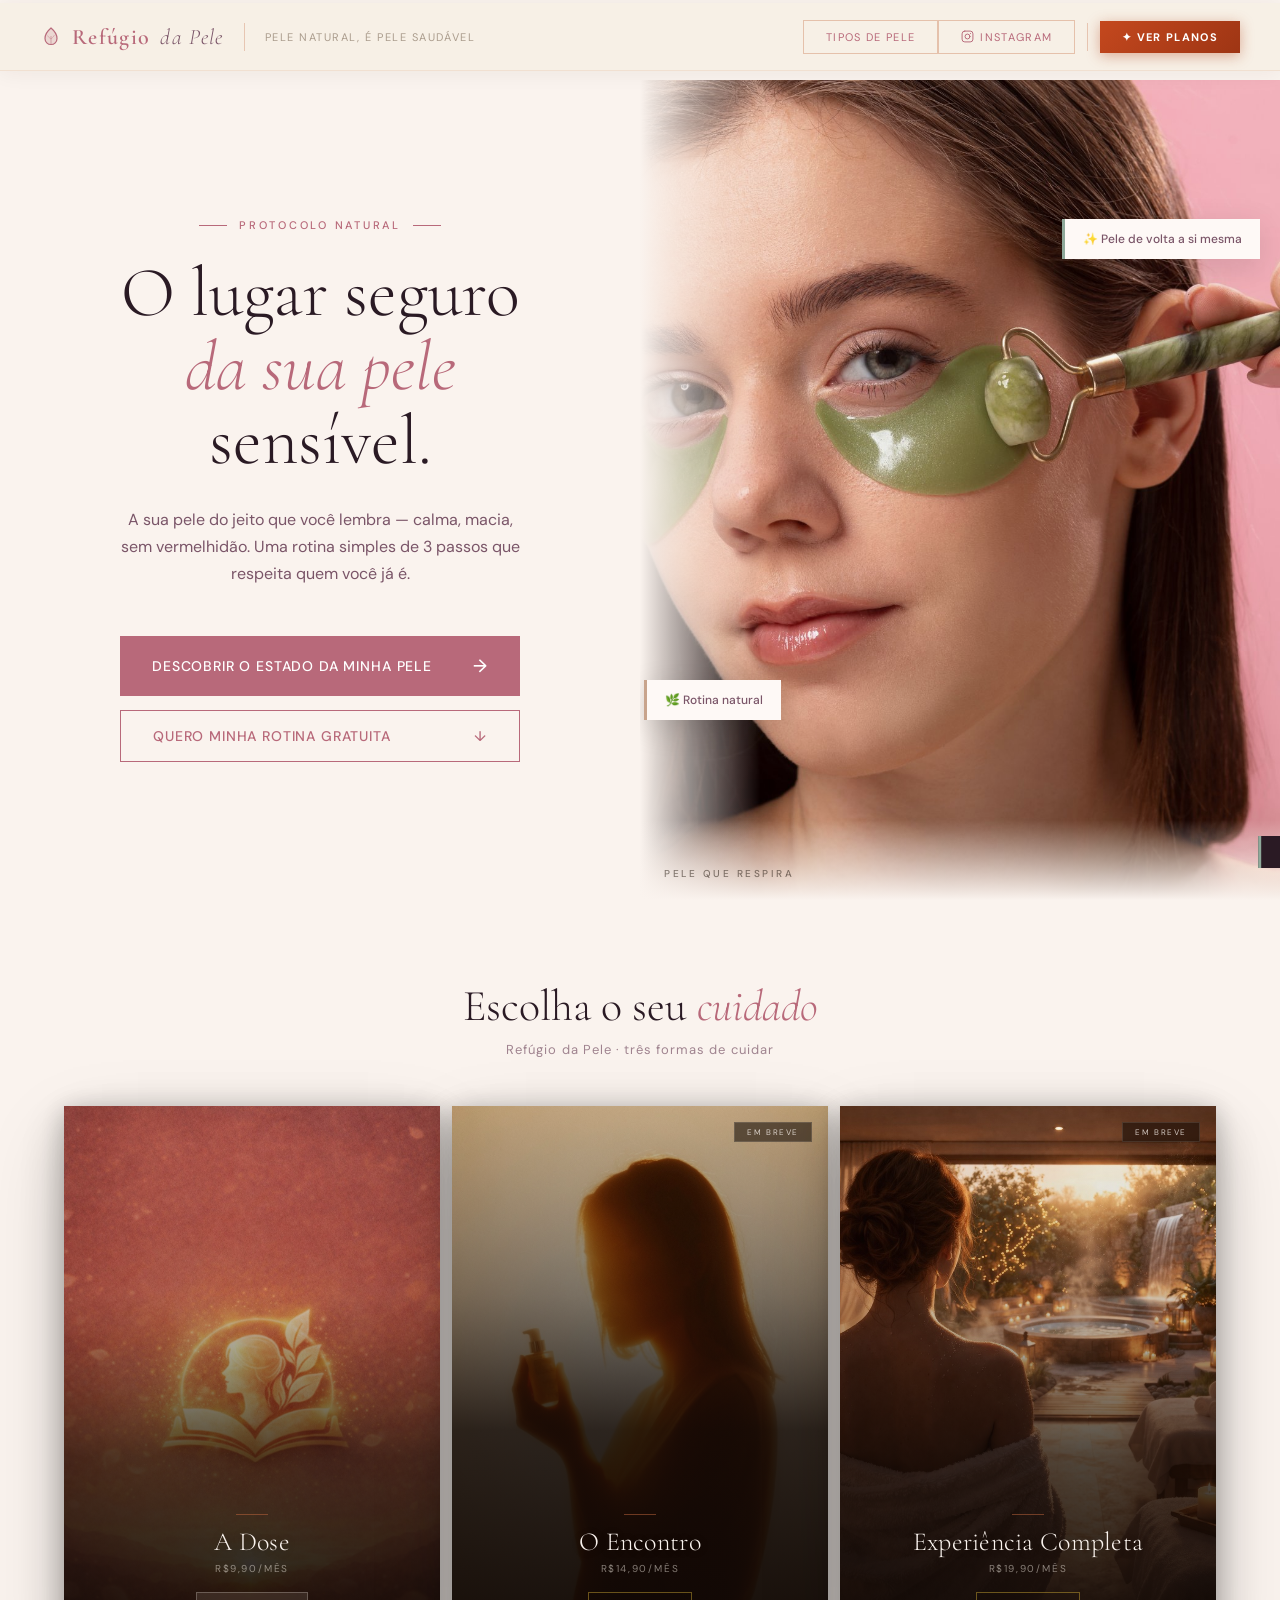
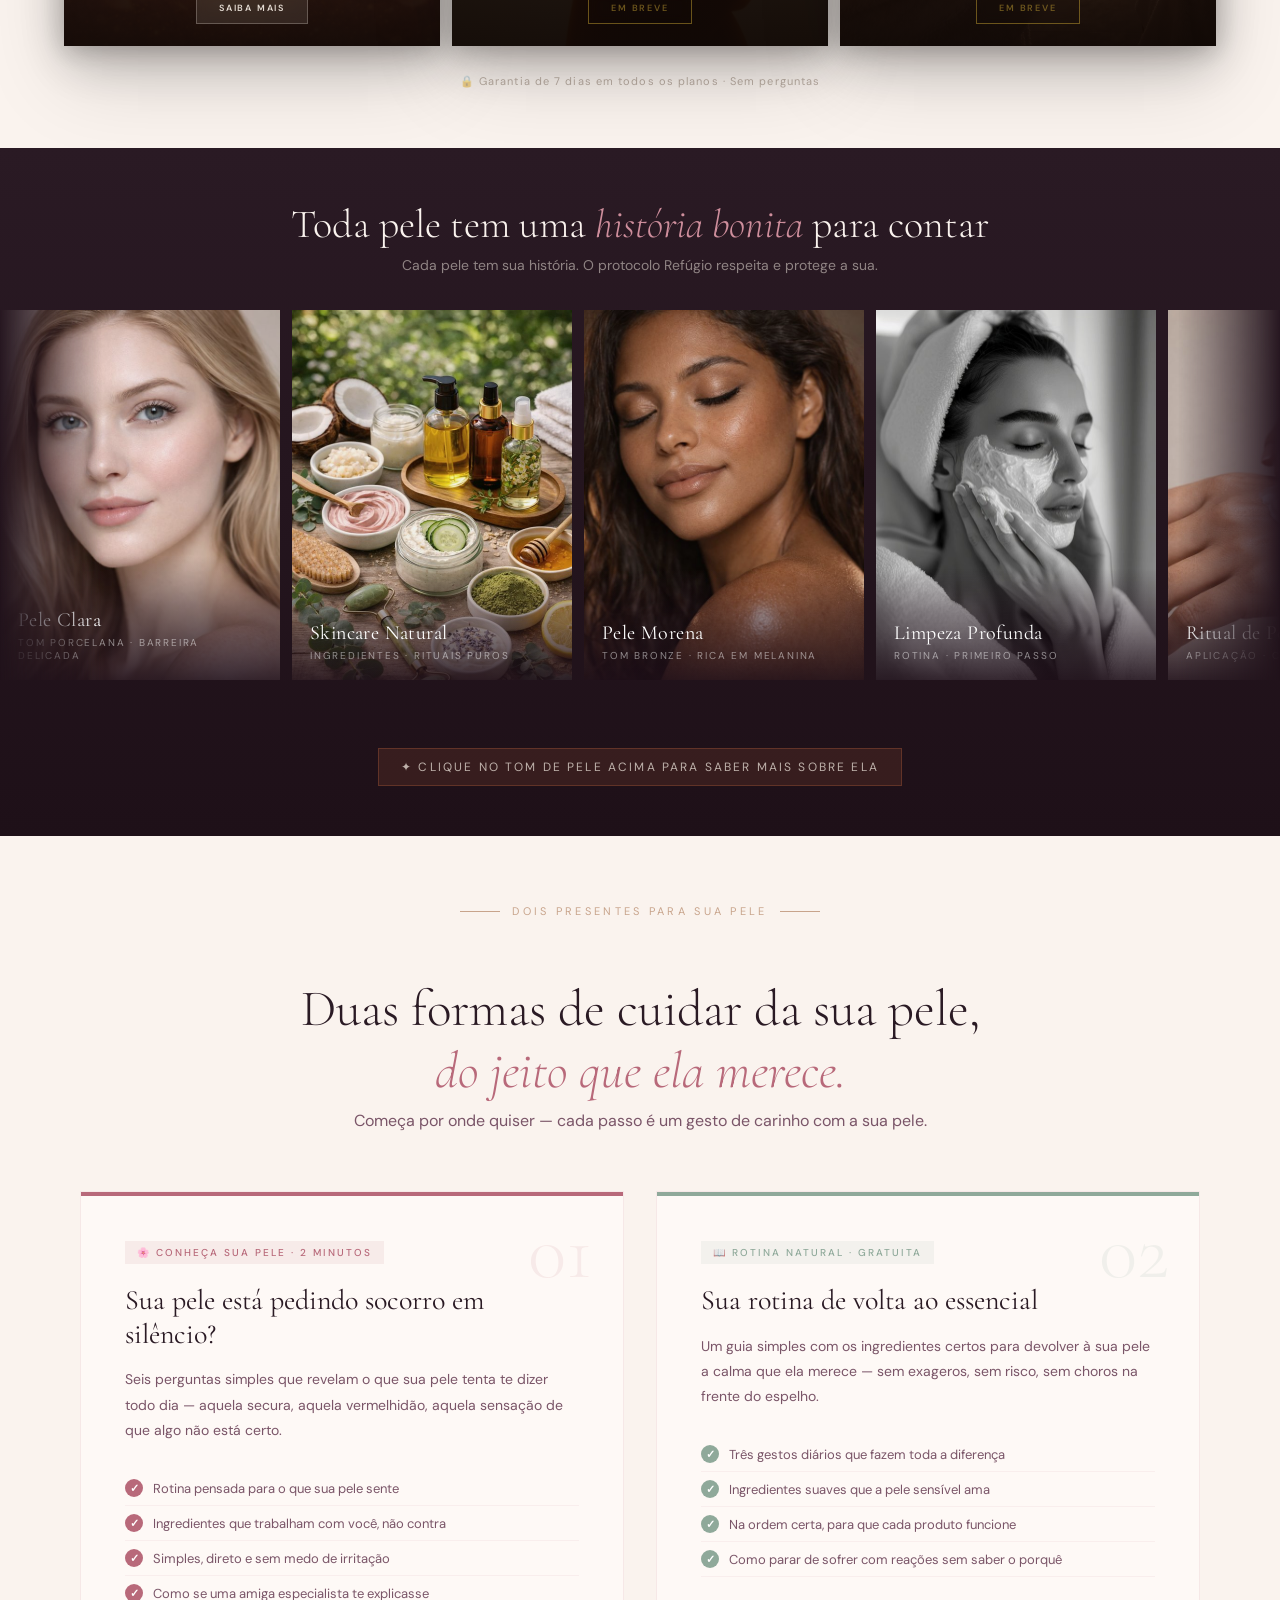
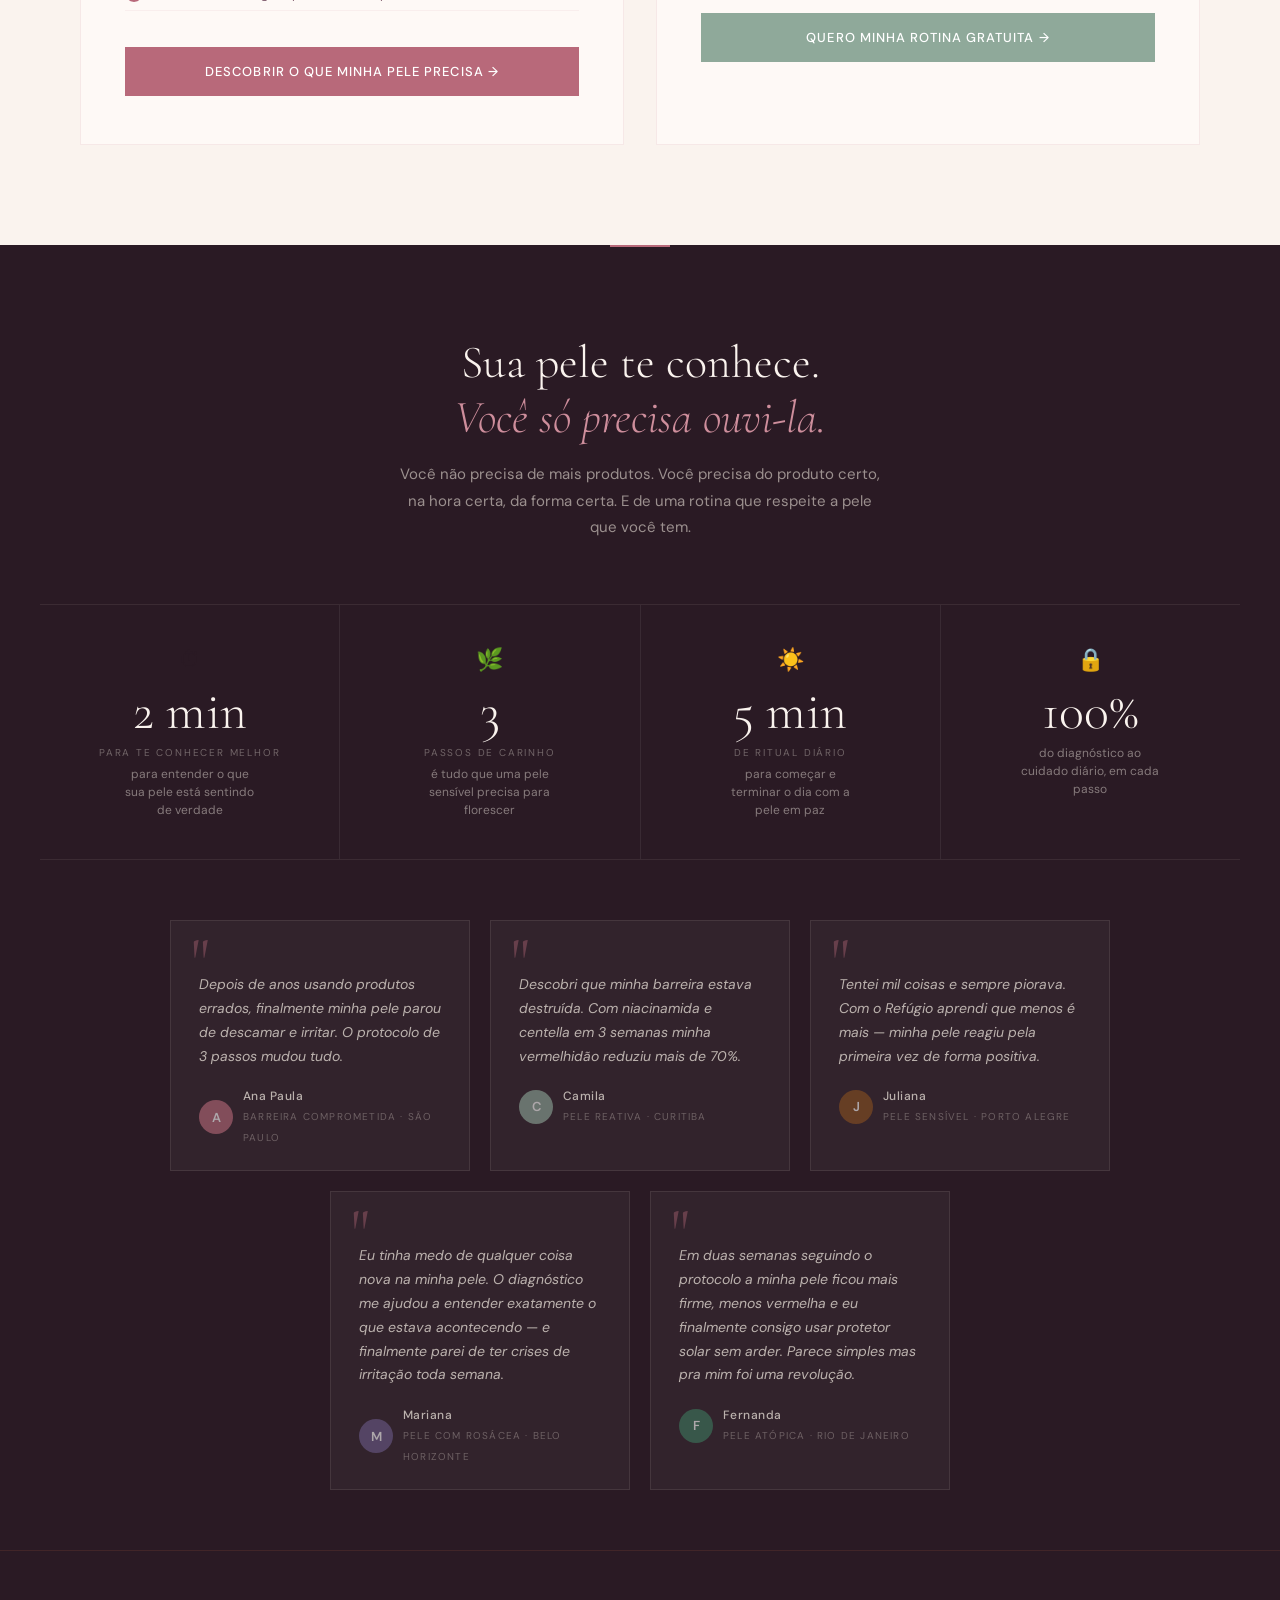
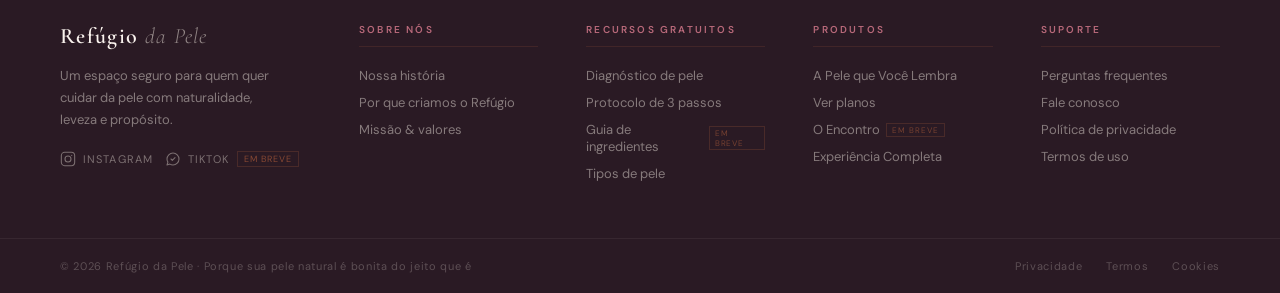
